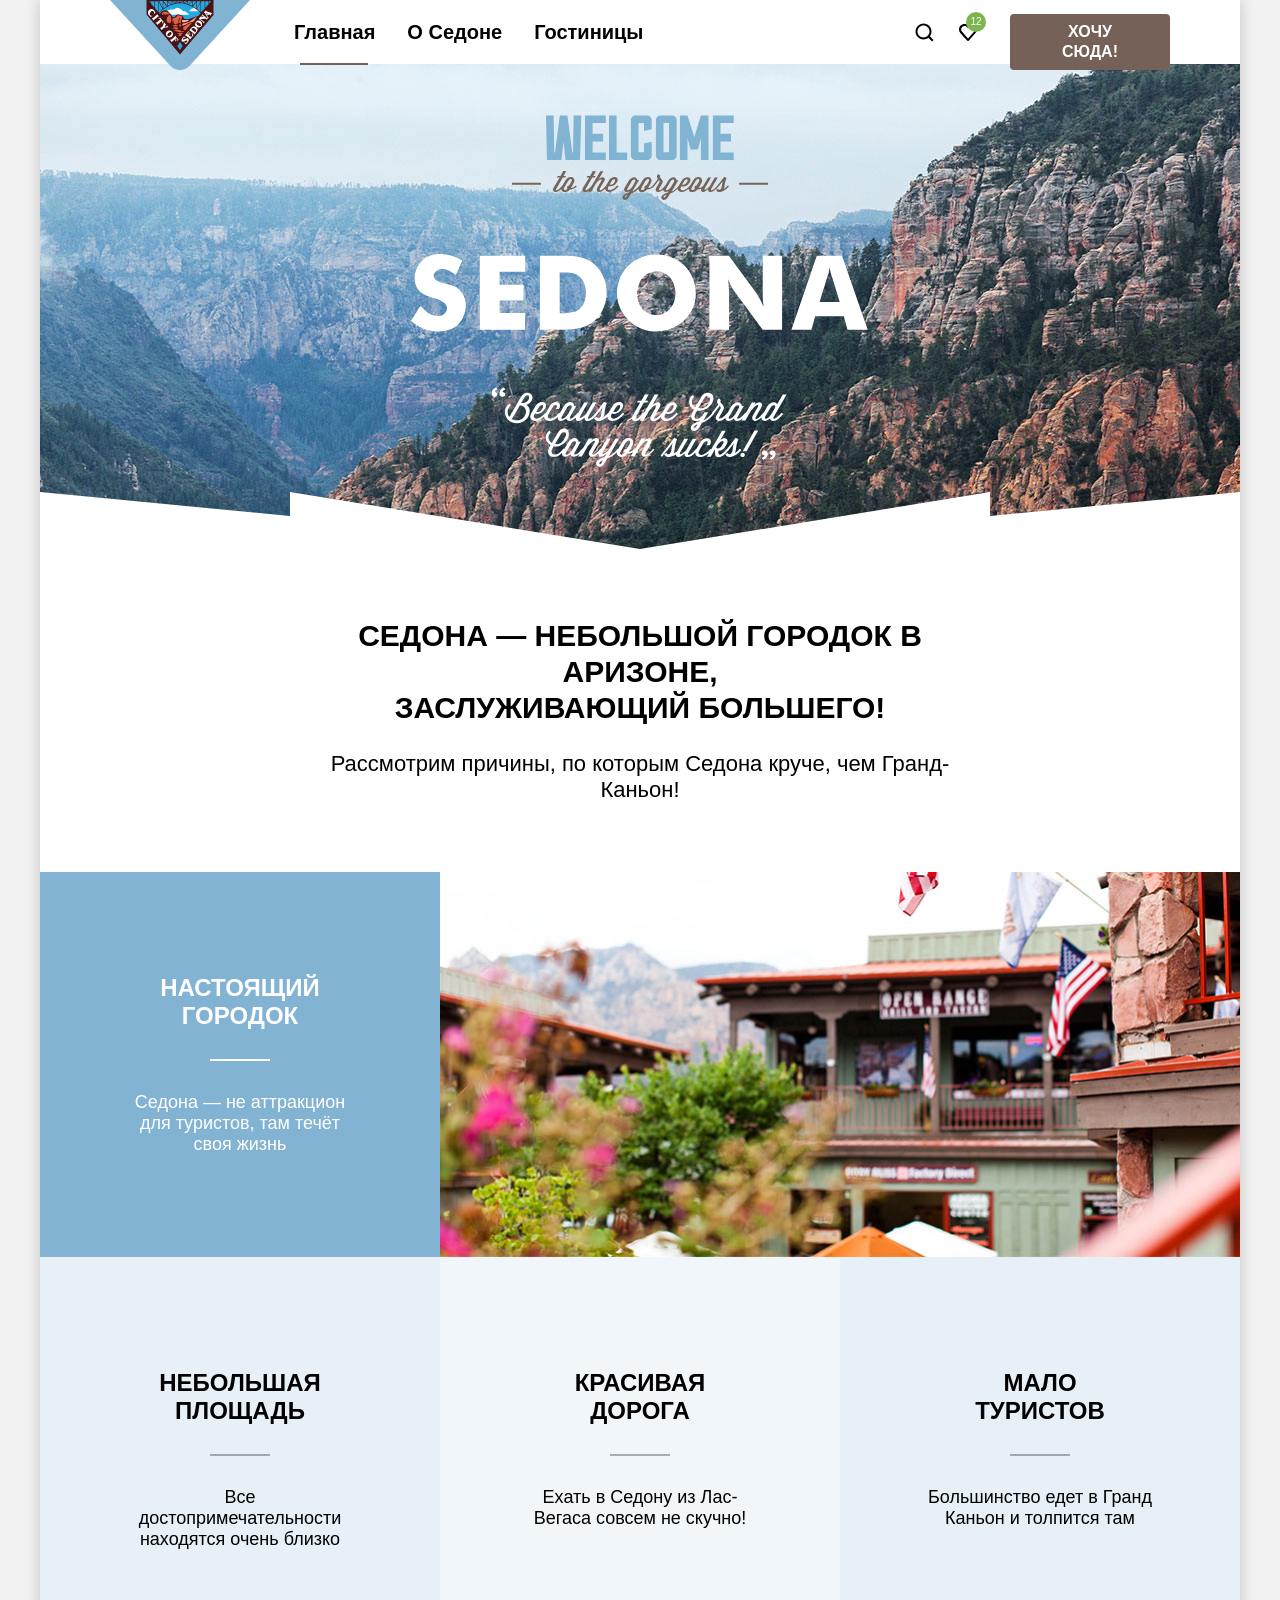
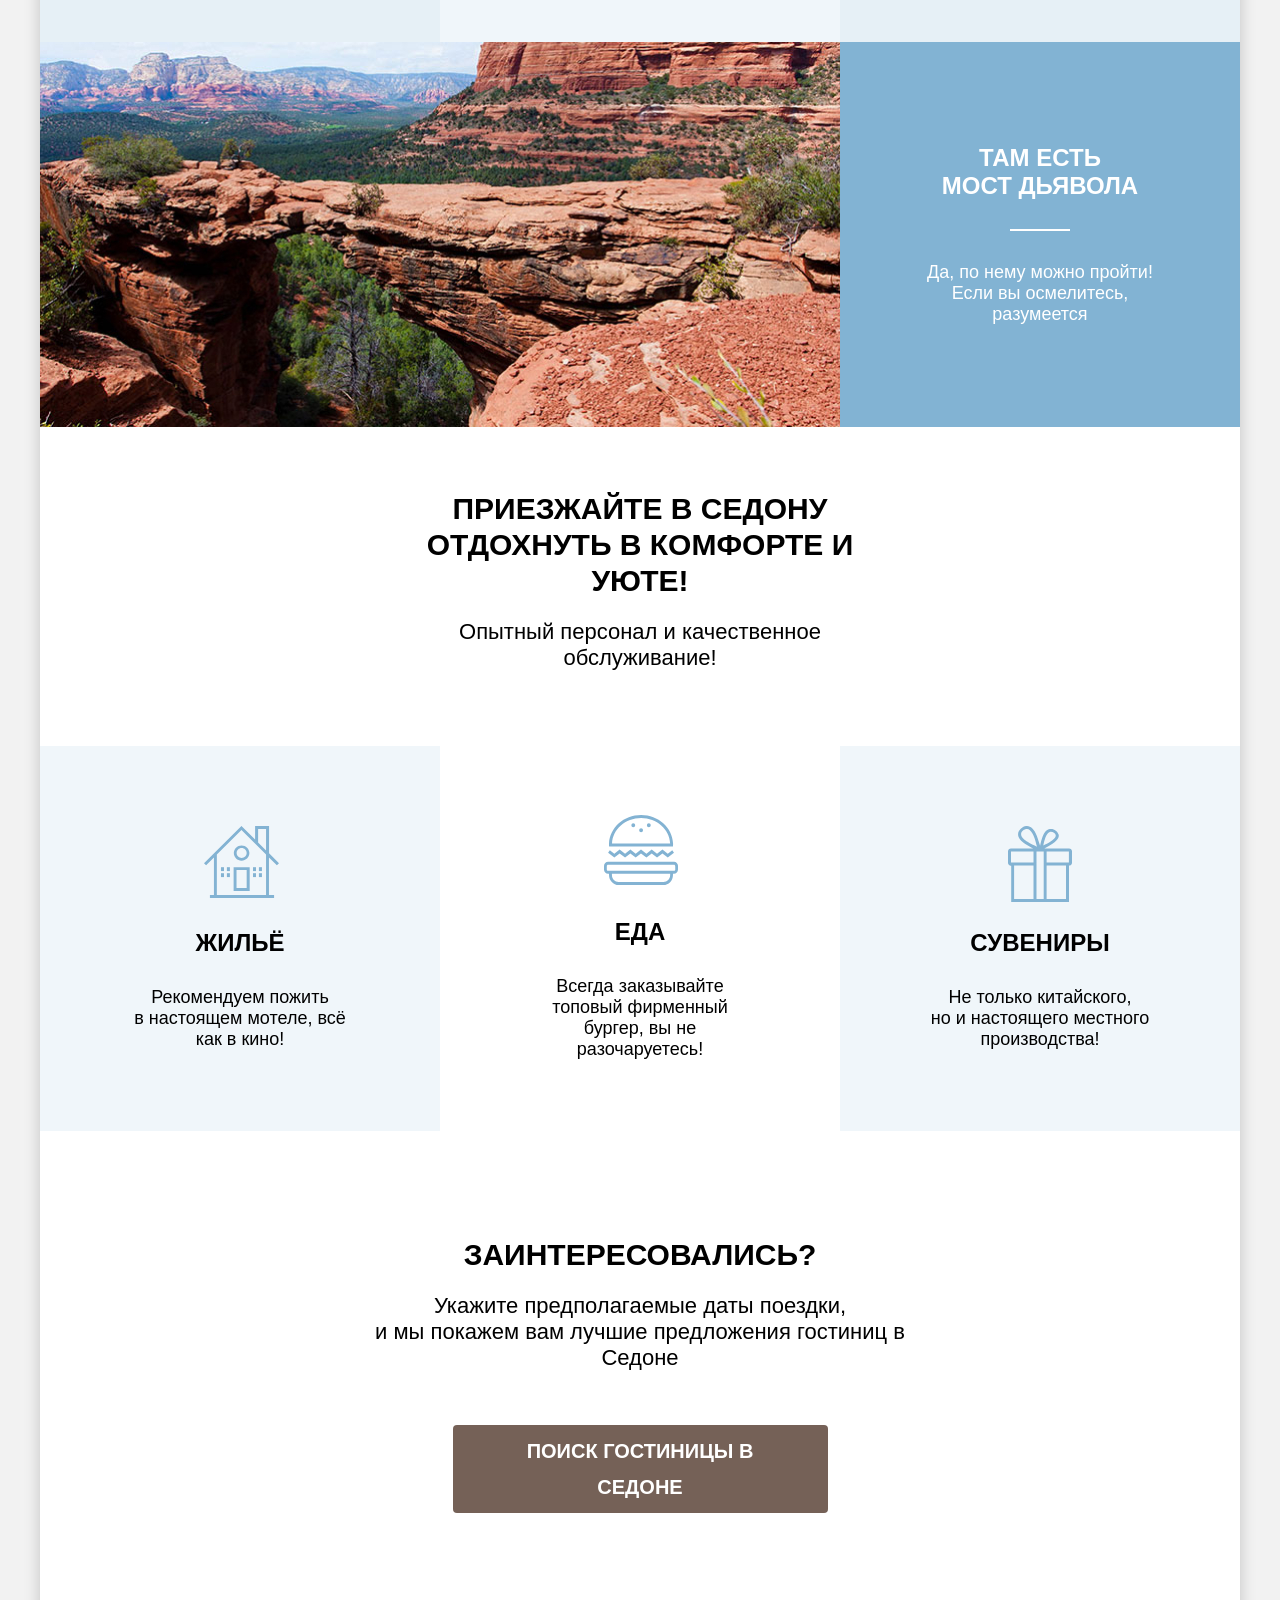
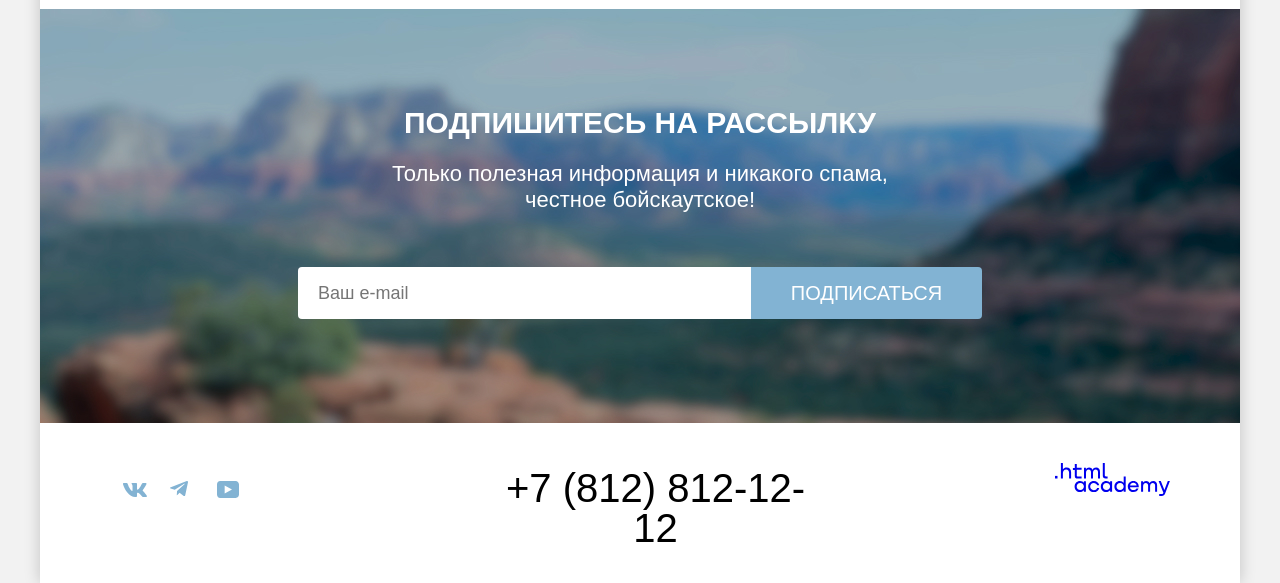
==== index.html @ 7a1e3cd8 "Merge pull request #1 from EleonoraZhuravlyova/master" ====
<!DOCTYPE html>
<html lang="ru">

  <head>
    <meta charset="utf-8">
    <title>Седона</title>
    <link rel="stylesheet" href="styles/styles.css">
  </head>

  <body>
    <div class="page">
      <header class="header">
        <a class="logo-sedona-link" href="https://htmlacademy.ru/">
          <img class="logo-sedona" src="images/logo-sedona.svg" width="140" height="70" alt="Логотип Седона">
        </a>
        <nav class="nav">
          <ul class="nav-list">
            <li class="nav-item activ-page-home">
              <a class="nav-link" href="#">Главная</a>
            </li>
            <li class="nav-item">
              <a class="nav-link" href="#">О Седоне</a>
            </li>
            <li class="nav-item">
              <a class="nav-link" href="catalog.html">Гостиницы</a>
            </li>
          </ul>
          <ul class="nav-user">
            <li class="nav-user-item nav-icon">
              <a class="search" href="#">
                <span class="visually-hidden">Поиск</span>
              </a>
            </li>
            <li class="nav-user-item nav-icon">
              <a class="favorites" href="#">
                <span class="visually-hidden">Избранное</span>
                <span class="number-favorites">12</span>
              </a>
            </li>
            <li class="nav-user-item nav-button">
              <a class="button-wish" href="#">Хочу сюда!</a>
            </li>
          </ul>
        </nav>
      </header>

      <main class="main">
        <section class="welcome">
          <h1 class="visually-hidden">Приглашение посетить Cедону</h1>
          <img class="welcome-logo" src="images/welcome.svg" width="458" height="352" alt="Welcome to Sedona">
        </section>

        <section class="advertising">
          <h2 class="advertising-title">Седона — небольшой городок в Аризоне,<br>заслуживающий большего!</h2>
          <p class="advertising-text">Рассмотрим причины, по которым Седона круче, чем Гранд-Каньон!</p>
        </section>

        <section class="reasons">
          <ul class="reasons-list">

            <li class="reasons-photo">
              <div class="reasons-item">
                <div class="reasons-box">
                  <h3 class="reasons-title">Настоящий городок</h3>
                  <p class="reasons-text">Седона — не аттракцион для туристов, там течёт своя жизнь</p>
                </div>
                <img class="photo-town" src="images/town.jpg" width="800" height="385" alt="Городок Седона">
              </div>
            </li>
            <li class="reasons-item">
              <h3 class="reasons-title">Небольшая площадь</h3>
              <p class="reasons-text">Все достопримечательности находятся очень близко</p>
            </li>
            <li class="reasons-item">
              <h3 class="reasons-title">Красивая <br>дорога</h3>
              <p class="reasons-text">Ехать в Седону из Лас-Вегаса совсем не скучно!</p>
            </li>
            <li class="reasons-item">
              <h3 class="reasons-title">Мало <br>туристов</h3>
              <p class="reasons-text">Большинство едет в Гранд Каньон и толпится там</p>
            </li>
            <li class="reasons-photo">
              <div class="reasons-item">
                <img class="photo-bridge" src="images/canyon.jpg" width="800" height="385" alt="Мост Дьвола">
                <div class="reasons-box">
                  <h3 class="reasons-title diablo">Там есть <br>мост дьявола</h3>
                  <p class="reasons-text">Да, по нему можно пройти! Если вы осмелитесь, разумеется</p>
                </div>
              </div>
            </li>
          </ul>
        </section>
        <section class="invite">
          <h2 class="invite-title">Приезжайте в Седону отдохнуть в комфорте и уюте!</h2>
          <p class="invite-text">Опытный персонал и качественное обслуживание!</p>
        </section>

        <section class="adviсe">
          <h2 class="visually-hidden">Советы</h2>
          <ul class="adviсe-list">
            <li class="adviсe-item home">
              <h3 class="adviсe-title">Жильё</h3>
              <p class="adviсe-text">Рекомендуем пожить <br>в настоящем мотеле, всё как в кино!</p>
            </li>
            <li class="adviсe-item food">
              <h3 class="adviсe-title">Еда</h3>
              <p class="adviсe-text">Всегда заказывайте <br>топовый фирменный бургер, вы не разочаруетесь!</p>
            </li>
            <li class="adviсe-item present">
              <h3 class="adviсe-title">Сувениры</h3>
              <p class="adviсe-text">Не только китайского, <br>но и настоящего местного производства!</p>
            </li>
          </ul>
        </section>
        <section class="hotel-search">
          <h2 class="hotel-title">Заинтересовались?</h2>
          <p class="hotel-text">Укажите предполагаемые даты поездки, <br>и мы покажем вам лучшие предложения гостиниц в
            Седоне</p>
          <button class="sub-hotel-search button-modal" type="submit">ПОИСК ГОСТИНИЦЫ В седоне</button>
        </section>

        <section class="sub-index">
          <h2 class="sub-title">Подпишитесь на рассылку</h2>
          <p class="sub-text">Только полезная информация и никакого спама, <br>честное бойскаутское!</p>
          <form class="sub-form" action="https://echo.htmlacademy.ru/" method="post">
            <input class="input-email-index" type="email" name="email" placeholder="Ваш e-mail" required>
            <button class="button-sub" type="submit">Подписаться</button>
          </form>
        </section>
      </main>

      <footer class="page-footer">
        <section class="socials">
          <h2 class="visually-hidden">Социальные сети</h2>
          <ul class="socials-list">
            <li class="socials-item">
              <a class="socials-link vkontakte" href="https://vk.com/htmlacademy">
                <svg width="24" height="14" viewBox="0 0 24 14" fill="none" xmlns="http://www.w3.org/2000/svg">
                  <path fill-rule="evenodd" clip-rule="evenodd"
                    d="M23.45 0.948C23.616 0.402 23.45 0 22.655 0H20.03C19.362 0 19.054 0.347 18.887 0.73C18.887 0.73 17.552 3.926 15.661 6.002C15.049 6.604 14.771 6.795 14.437 6.795C14.27 6.795 14.019 6.604 14.019 6.057V0.948C14.019 0.292 13.835 0 13.279 0H9.151C8.734 0 8.483 0.304 8.483 0.593C8.483 1.214 9.429 1.358 9.526 3.106V6.904C9.526 7.737 9.373 7.888 9.039 7.888C8.149 7.888 5.984 4.677 4.699 1.003C4.45 0.288 4.198 0 3.527 0H0.9C0.15 0 0 0.347 0 0.73C0 1.412 0.89 4.8 4.145 9.281C6.315 12.341 9.37 14 12.153 14C13.822 14 14.028 13.632 14.028 12.997V10.684C14.028 9.947 14.186 9.8 14.715 9.8C15.105 9.8 15.772 9.992 17.33 11.467C19.11 13.216 19.403 14 20.405 14H23.03C23.78 14 24.156 13.632 23.94 12.904C23.702 12.18 22.852 11.129 21.725 9.882C21.113 9.172 20.195 8.407 19.916 8.024C19.527 7.533 19.638 7.314 19.916 6.877C19.916 6.877 23.116 2.451 23.449 0.948H23.45Z"
                    fill="currentColor" />
                </svg>
                <span class="visually-hidden">Vkontakte</span>
              </a>
            </li>
            <li class="socials-item">
              <a class="socials-link telegram" href="https://t.me/htmlacademy ">
                <svg width="18" height="16" viewBox="0 0 18 16" fill="none" xmlns="http://www.w3.org/2000/svg">
                  <path
                    d="M16.785 0.0992597L0.840489 6.24776C-0.247661 6.68481 -0.241365 7.29184 0.640845 7.56253L4.73445 8.83953L14.2058 2.8637C14.6537 2.59121 15.0629 2.7378 14.7265 3.03636L7.05283 9.96185H7.05103L7.05283 9.96275L6.77045 14.1823C7.18413 14.1823 7.36669 13.9925 7.59871 13.7686L9.58705 11.8351L13.7229 14.89C14.4855 15.31 15.0332 15.0941 15.2229 14.1841L17.9379 1.38885C18.2158 0.274623 17.5126 -0.229883 16.785 0.0992597Z"
                    fill="currentColor" />
                </svg>
                <span class="visually-hidden">Telegram</span>
              </a>
            </li>
            <li class="socials-item">
              <a class="socials-link youtube" href="https://www.youtube.com/user/htmlacademyru">
                <svg width="22" height="17" viewBox="0 0 22 17" fill="none" xmlns="http://www.w3.org/2000/svg">
                  <path
                    d="M18.607 0H3.17413C1.31343 0 0 1.59375 0 3.4V13.4937C0 15.4062 1.31343 17 3.17413 17H18.8259C20.4677 17 22 15.4062 22 13.6V3.4C21.7811 1.59375 20.4677 0 18.607 0ZM7.66169 12.5375V4.4625L14.995 8.5L7.66169 12.5375Z"
                    fill="currentColor" />
                </svg>
                <span class="visually-hidden">Youtube</span>
              </a>
            </li>
          </ul>
        </section>
        <section class="contacts">
          <h2 class="visually-hidden">Контакты</h2>
          <a class="number" href="tel:+78128121212">+7 (812) 812-12-12</a>
        </section>
        <section class="creator">
          <h2 class="visually-hidden">Лого академии</h2>
          <a class="logo-academy-link" href="#">
            <svg width="115" height="33" viewBox="0 0 115 33" role="img" aria-label="Logo academy" fill="none"
              xmlns="http://www.w3.org/2000/svg">
              <path d="M0 12.9V15.5H2.5V12.9H0Z" fill="currentColor" />
              <path
                d="M11.6 4.5C10 4.5 8.8 5.2 8 6.2H7.9V0H5.9V15.5H7.9V10.2C7.9 8.1 9.2 6.6 11.2 6.6C13 6.6 14.1 8 14.1 9.8V15.5H16.1V9.4C16.2 6.4 14.3 4.5 11.6 4.5Z"
                fill="currentColor" />
              <path
                d="M26.6 4.8H21.8V1.1H19.8V4.9H17.9V6.9H19.8V12.9C19.8 14.6 20.8 15.6 22.5 15.6H26.6V13.6H22.9C22.2 13.6 21.8 13.2 21.8 12.5V6.8H26.6V4.8Z"
                fill="currentColor" />
              <path
                d="M41.1 4.6C39.5 4.6 38.2 5.4 37.6 6.7H37.5C36.9 5.5 35.7 4.6 34.1 4.6C32.7 4.6 31.6 5.4 31 6.4H30.9V4.8H29V15.4H31V10C31 8 32 6.5 33.6 6.5C35.1 6.5 36 7.5 36 9.1V15.4H38V9.8C38 7.4 39.4 6.5 40.6 6.5C42.1 6.5 43 7.5 43 9.1V15.4H45V8.9C45.1 6.4 43.6 4.6 41.1 4.6Z"
                fill="currentColor" />
              <path d="M47.8 12.7C47.8 14.4 48.8 15.4 50.6 15.4H52.6V13.4H50.9C50.2 13.4 49.8 13 49.8 12.3V0H47.8V12.7Z"
                fill="currentColor" />
              <path
                d="M28.9 19.7C28 18.6 26.7 17.9 25 17.9C21.9 17.9 19.6 20.2 19.6 23.5C19.6 26.8 21.9 29.1 25 29.1C26.8 29.1 28 28.3 28.8 27.2H28.9V28.8H30.9V18.2H28.9V19.7ZM25.3 27.1C23.1 27.1 21.7 25.5 21.7 23.5C21.7 21.5 23.1 19.9 25.3 19.9C27.5 19.9 28.9 21.5 28.9 23.5C28.9 25.4 27.5 27.1 25.3 27.1Z"
                fill="currentColor" />
              <path
                d="M44.2 22C43.7 19.6 41.6 17.9 38.8 17.9C35.4 17.9 33.2 20.4 33.2 23.5C33.2 26.6 35.4 29.1 38.8 29.1C41.6 29.1 43.7 27.3 44.2 24.9H42.1C41.7 26.2 40.4 27.2 38.8 27.2C36.6 27.2 35.2 25.6 35.2 23.6C35.2 21.6 36.6 20 38.8 20C40.4 20 41.6 21 42.1 22.2H44.2V22Z"
                fill="currentColor" />
              <path
                d="M55.1 19.7C54.2 18.6 52.9 17.9 51.2 17.9C48.1 17.9 45.8 20.2 45.8 23.5C45.8 26.8 48.1 29.1 51.2 29.1C53 29.1 54.2 28.3 55 27.2H55.1V28.8H57.1V18.2H55.1V19.7ZM51.5 27.1C49.3 27.1 47.9 25.5 47.9 23.5C47.9 21.5 49.3 19.9 51.5 19.9C53.7 19.9 55.1 21.5 55.1 23.5C55.1 25.4 53.6 27.1 51.5 27.1Z"
                fill="currentColor" />
              <path
                d="M68.7 19.8C67.8 18.7 66.5 17.9 64.8 17.9C61.7 17.9 59.4 20.2 59.4 23.5C59.4 26.8 61.6 29.1 64.8 29.1C66.5 29.1 67.8 28.3 68.6 27.3H68.7V28.8H70.7V13.4H68.7V19.8ZM65.1 27.1C62.9 27.1 61.5 25.5 61.5 23.5C61.5 21.5 62.9 19.9 65.1 19.9C67.3 19.9 68.7 21.5 68.7 23.5C68.6 25.5 67.2 27.1 65.1 27.1Z"
                fill="currentColor" />
              <path
                d="M78.3 17.9C75 17.9 72.8 20.4 72.8 23.5C72.8 26.5 74.9 29.1 78.3 29.1C80.8 29.1 82.8 27.8 83.5 25.5H81.4C80.9 26.5 79.8 27.1 78.4 27.1C76.5 27.1 75.1 25.8 75 24.2H83.8C84 20.6 81.8 17.9 78.3 17.9ZM78.3 19.8C80 19.8 81.3 20.8 81.6 22.4H75.1C75.4 20.9 76.6 19.8 78.3 19.8Z"
                fill="currentColor" />
              <path
                d="M98.2 17.9C96.6 17.9 95.3 18.7 94.6 19.9H94.5C93.9 18.7 92.7 17.9 91.1 17.9C89.7 17.9 88.6 18.6 88 19.7V18.2H86.1V28.8H88.1V23.4C88.1 21.4 89.1 20 90.7 19.9C92.2 19.9 93.1 20.9 93.1 22.5V28.8H95.1V23.2C95.1 20.8 96.5 19.9 97.7 19.9C99.2 19.9 100.1 20.9 100.1 22.5V28.8H102.1V22.3C102.2 19.7 100.7 17.9 98.2 17.9Z"
                fill="currentColor" />
              <path
                d="M109.4 27L105.8 18.1H103.6L108.4 29.7C108.1 30.6 107.7 30.9 106.7 30.9H104.2V32.9H106.7C108.5 32.9 109.5 32.1 110.2 30.3L114.9 18.1H112.8L109.4 27Z"
                fill="currentColor" />
            </svg>
          </a>
        </section>
      </footer>
    </div>




    <section class="modal">
      <div class="modal-window">
        <h2 class="modal-title">Поиск гостиницы в Седоне</h2>
        <form class="search-hotel" action="https://echo.htmlacademy.ru/" method="post">
          <ul class="data-list">
            <li class="data-item">
              <label class="label-title" for="arrival-date">Дата заезда:</label>
              <div class="input-group">
                <input class="data-input" type="text" name="arrival-date" id="arrival-date" placeholder="Укажите дату"
                  value="27 апреля 2020" required>
                <span class="modal-mess warning-mess">Мы не можем отправить вас в прошлое.</span>
              </div>
            </li>
            <li class="data-item">
              <label class="label-title" for="departure-date">Дата выезда:</label>
              <div class="input-group">
                <input class="data-input" type="text" name="departure-date" id="departure-date"
                  placeholder="Укажите дату" value="1 сентября 2023" required>
                <span class="modal-mess">На эти даты есть свободные номера. Пока есть.</span>
              </div>
            </li>
          </ul>
          <ul class="age-list">
            <li class="age-item">
              <label class="label-title age-label" for="adult">Взрослые: </label>
              <div class="button-number">
                <button class="button-sign" type="button">-</button>
                <input class="number-input" type="number" name="adult" id="adult" value="2">
                <button class="button-sign" type="button">+</button>
              </div>
            </li>
            <li class="age-item">
              <label class="label-title kid-label" for="kid">Дети:</label>
              <div class="popover">
                <button class="button-popover" type="button">
                  i
                  <span class="visually-hidden">Открыть дополнительную информацию.</span>
                </button>
                <p class="popover-content">
                  <span class="popover-text">
                    Укажите количество детей, которые будут с вами, возраст
                    которых от 6 до 18 лет. Дети до 6 лет размещаются бесплатно.
                  </span>
                </p>
                <div class="button-number">
                  <button class="button-sign" type="button">-</button>
                  <input class="number-input" type="number" name="kid" id="kid" value="2">
                  <button class="button-sign" type="button">+</button>
                </div>
              </div>
            </li>
          </ul>
        </form>
        <button class="search-modal" type="submit">Найти</button>
        <button class="close-modal">
          <span class="visually-hidden">Закрыть модальное окно</span>
        </button>
      </div>
    </section>

    <script src="./scripts/scripts.js"></script>
  </body>

</html>
---- styles/styles.css ----
@font-face {
  font-family: "PT Sans";
  font-weight: 400;
  font-style: normal;
  src: url("../fonts/ptsans-400.woff2") format("woff2");
  font-display: swap;
}

@font-face {
  font-family: "PT Sans";
  font-weight: 700;
  font-style: normal;
  src: url("../fonts/ptsans-700.woff2") format("woff2");
  font-display: swap;
}

.visually-hidden {
  position: absolute;
  width: 1px;
  height: 1px;
  margin: -1px;
  padding: 0;
  overflow: hidden;
  border: 0;
  clip: rect(0 0 0 0);
}

html {
  height: 100%;
}

body {
  margin: 0;
  font-family: "PS Sans", sans-serif;
  font-size: 18px;
  line-height: 21px;
  font-weight: 400;
  background-color: #f2f2f2;
  height: 100%;
}

.page {
  background-color: #ffffff;
  width: 1200px;
  margin: 0 auto;
  box-shadow: 0 0 15px 0 rgba(0, 0, 0, 0.2);
  display: flex;
  flex-direction: column;
  min-height: 100%;
}

.header {
  position: relative;
  padding-left: 238px;
  padding-right: 70px;
}

.logo-sedona-link {
  position: absolute;
  top: 0;
  left: 70px;
}

.nav {
  display: flex;
  justify-content: space-between;
}

.nav-list {
  display: flex;
  flex-wrap: wrap;
  width: 485px;
  margin: 0;
  padding: 0;
  list-style: none;
  color: #000000;
}

.nav-link {
  display: block;
  text-decoration: none;
  color: #000000;
  padding: 20px 16px;
  font-family: PT Sans, sans-serif;
  font-size: 20px;
  line-height: 24px;
  font-weight: 700;
  text-align: center;
}

.activ-page-home {
  position: relative;
}

.activ-page-home:before {
  position: absolute;
  content: "";
  width: 68px;
  height: 2px;
  background-color: #756257;
  bottom: -1px;
  left: calc(50% - 35px);
  z-index: 3;
}

.activ-page-hotels {
  position: relative;
}

.activ-page-hotels:before {
  position: absolute;
  content: "";
  width: 93px;
  height: 2px;
  background-color: #756257;
  bottom: -1px;
  left: calc(50% - 45px);
  z-index: 3;
}

.nav-user {
  display: flex;
  flex-wrap: wrap;
  justify-content: end;
  align-items: center;
  list-style: none;
  margin: 0;
  padding: 0;
  width: 413px;
  color: #ffffff;
}

.nav-button {
  width: 160px;
  height: 36px;
  padding: 14px 0 14px 20px;
}

.nav-icon {
  width: 44px;
  height: 64px;
}

.search {
  background: url("../images/icons/search.svg");
  background-repeat: no-repeat;
  background-position: center;
  display: block;
  width: 20px;
  height: 20px;
  padding: 22px 12px;
}

.favorites {
  background: url("../images/icons/heart.svg");
  background-repeat: no-repeat;
  background-position: center;
  display: block;
  width: 20px;
  height: 20px;
  padding: 22px 12px;

}

.number-favorites {
  font-size: 10px;
  line-height: 10px;
  font-weight: 400;
  background-color: #7db54f;
  color: #ffffff;
  text-decoration: none;
  padding: 3px 2px;
  position: absolute;
  top: 12px;
  right: 254px;
  min-width: 20px;
  height: 20px;
  border-radius: 10px;
  box-sizing: border-box;
  display: flex;
  justify-content: center;
  align-items: center;
}

.button-wish {
  display: block;
  padding: 8px 34px;
  text-decoration: none;
  text-align: center;
  text-transform: uppercase;
  color: #ffffff;
  background-color: #756157;
  font-family: PT Sans, sans-serif;
  font-size: 16px;
  line-height: 20px;
  font-weight: 700;
  border: none;
  border-radius: 4px;

}

.main {
  flex-grow: 1;
}

h2 {
  margin: 0;
  text-transform: uppercase;
}

p {
  margin: 0;
}

.welcome {
  background-color: #334d57;
  background-image: url("../images/separator.svg"), url("../images/index-background.jpg");
  background-repeat: no-repeat;
  background-size: 1200px 57px, cover;
  background-position: left 0 bottom 0, 0 0;
  padding-top: 51px;
  padding-bottom: 82px;
  min-height: 485px;
  box-sizing: border-box;
}

.welcome-logo {
  display: block;
  margin: 0 auto;
}

.advertising {
  text-align: center;
}

.advertising-title {
  padding-top: 69px;
  padding-bottom: 25px;
  width: 651px;
  margin: 0 auto;
  font-family: PT Sans, sans-serif;
  font-size: 30px;
  line-height: 36px;
  font-weight: 700;
}

.advertising-text {
  padding-bottom: 69px;
  width: 651px;
  margin: 0 auto;
  font-family: PT Sans, sans-serif;
  font-size: 22px;
  line-height: 26px;
  font-weight: 400;
}

.reasons-list {
  display: grid;
  grid-template-columns: 400px 400px 400px;
  list-style: none;
  padding: 0;
  margin: 0;
}

.reasons-item {
  min-height: 385px;
}

.reasons-title {
  padding-top: 112px;
  padding-bottom: 31px;
  width: 230px;
  margin: 0 auto;
  font-family: PT Sans, sans-serif;
  font-size: 24px;
  line-height: 28px;
  font-weight: 700;
  text-transform: uppercase;
  text-align: center;
  position: relative;
}

.reasons-title::before {
  position: absolute;
  content: "";
  width: 60px;
  height: 2px;
  background-color: rgba(0, 0, 0, 0.3);
  bottom: 0;
  left: calc(50% - 30px);
  z-index: 3;
}

.reasons-text {
  width: 230px;
  margin: 0 auto;
  padding-top: 31px;
  font-family: PT Sans, sans-serif;
  font-size: 18px;
  line-height: 21px;
  font-weight: 400;
  text-align: center;
}

.reasons-item:nth-child(2n) {
  background-color: rgba(131, 179, 211, 0.2);
}

.reasons-item:nth-child(2n-1) {
  background-color: rgba(131, 179, 211, 0.122);
}

.reasons-photo {
  grid-column: 1/-1;
}

.reasons-photo .reasons-item {
  display: flex;
}

.reasons-photo .reasons-box {
  background-color: #82b3d3;
  color: #ffffff;
  width: 400px;
}

.reasons-photo .reasons-title {
  padding-top: 102px;
}

.reasons-photo .reasons-title::before {
  background-color: #ffffff;
}

.invite {
  text-align: center;
}

.invite-title {
  padding-top: 64px;
  padding-bottom: 20px;
  width: 505px;
  margin: 0 auto;
  font-family: PT Sans, sans-serif;
  font-size: 30px;
  line-height: 36px;
  font-weight: 700;
}

.invite-text {
  padding-bottom: 64px;
  width: 505px;
  margin: 0 auto;
  font-family: PT Sans, sans-serif;
  font-size: 22px;
  line-height: 26px;
  font-weight: 400;
}

.adviсe-list {
  display: flex;
  justify-content: space-between;
  align-items: center;
  list-style: none;
  width: 1200px;
  padding: 0;
  margin: 0;
}

.adviсe-item {
  padding: 81px 85px;
}

.home {
  background: url("../images/icons/home.svg");
  background-repeat: no-repeat;
  background-position: 164px 80px;
}

.food {
  background: url("../images/icons/food.svg");
  background-repeat: no-repeat;
  background-position: 164px 80px;
}

.present {
  background: url("../images/icons/present.svg");
  background-repeat: no-repeat;
  background-position: 168px 80px;
}

.adviсe-item:nth-child(2n-1) {
  background-color: #83B3D31F;
}

.adviсe-title {
  margin: 0;
  text-transform: uppercase;
  text-align: center;
  padding: 102px 0 30px 0;
  width: 230px;
  font-family: PT Sans, sans-serif;
  font-size: 24px;
  line-height: 28px;
  font-weight: 700;
}

.adviсe-text {
  text-align: center;
  width: 230px;
  font-family: PT Sans, sans-serif;
  font-size: 18px;
  line-height: 21px;
  font-weight: 400;
}

.hotel-search {
  text-align: center;
  padding-bottom: 96px;
}

.hotel-title {
  padding-top: 96px;
  padding-bottom: 20px;
  width: 592px;
  margin: 0 auto;
  font-family: PT Sans, sans-serif;
  font-size: 30px;
  line-height: 36px;
  font-weight: 700;
}

.hotel-text {
  padding-bottom: 54px;
  width: 592px;
  margin: 0 auto;
  font-family: PT Sans, sans-serif;
  font-size: 22px;
  line-height: 26px;
  font-weight: 400;
}

.sub-hotel-search {
  display: block;
  background-color: #756157;
  color: #ffffff;
  text-decoration: none;
  border: none;
  border-radius: 4px;
  text-transform: uppercase;
  text-align: center;
  box-sizing: border-box;
  padding: 8px 48px;
  font-family: PT Sans, sans-serif;
  font-size: 20px;
  line-height: 36px;
  font-weight: 700;
  width: 375px;
  min-height: 52px;
  margin: 0 auto;
}

.sub-index {
  background-color: #334d57;
  background-image: url("../images/subscribe-background.jpg");
  background-repeat: no-repeat;
  background-size: cover;
  color: #ffffff;
  text-align: center;
}

.sub {
  background-color: #ffffff;
  color: #000000;
  text-align: center;
}

.sub-title {
  padding-top: 96px;
  padding-bottom: 20px;
  width: 684px;
  margin: 0 auto;
  font-family: PT Sans, sans-serif;
  font-size: 30px;
  line-height: 36px;
  font-weight: 700;
}

.sub-text {
  padding-bottom: 54px;
  width: 684px;
  margin: 0 auto;
  font-family: PT Sans, sans-serif;
  font-size: 22px;
  line-height: 26px;
  font-weight: 400;
}

.sub-form {
  display: flex;
  margin: 0 auto;
  width: 684px;
  padding-bottom: 104px;
  height: 52px;
}

.input-email-index {
  border: none;
  width: 415px;
  border-radius: 4px 0 0 4px;
  padding: 14px 20px 14px 20px;
  font-family: PT Sans, sans-serif;
  font-size: 18px;
  line-height: 24px;
  font-weight: 400;
}

.input-email {
  background-color: #f2f2f2;
  border: none;
  width: 424px;
  border-radius: 4px 0 0 4px;
  padding: 20px 14px;
  font-family: PT Sans, sans-serif;
  font-size: 18px;
  line-height: 24px;
  font-weight: 400;
}

.button-sub {
  background-color: #82b3d3;
  color: #ffffff;
  border: none;
  border-radius: 0 4px 4px 0;
  text-decoration: none;
  text-transform: uppercase;
  text-align: center;
  padding: 0;
  font-family: "PT Sans", sans-serif;
  font-size: 20px;
  line-height: 36px;
  font-weight: 400;
  width: 232px;
}

.page-footer {
  display: flex;
  width: 1060px;
  padding: 40px 70px 30px 70px;
  justify-content: space-between;
}

.socials {
  width: 145px;
}

.socials-list {
  display: flex;
  justify-content: center;
  align-items: center;
  list-style: none;
  padding: 5px 0;
  margin: 0;
}

.socials-item {
  width: 47px;
  height: 40px;
}

.socials-link {
  color: #83b3d3;
  background-repeat: no-repeat;
  display: block;
  background-position: center;
  width: 24px;
  height: 14px;
  padding: 13px 11px;
}

.socials-link:hover {
  color: #68a2ca;
}

.socials-link:focus {
  color: #68a2ca;
  outline: none;
}

.socials-link:active {
  color: rgba(104, 163, 202, 0.3);
}

.number .number:hover {
  color: #756157;
}

.number:focus {
  color: #756157;
  outline: none;
}

.number:active {
  color: rgba(117, 97, 87, 0.3);
}

.logo-academy-link:hover {
  color: #756157;
}

.logo-academy-link:focus {
  color: #756157;
  outline: none;
}

.logo-academy-link:active {
  color: rgba(117, 97, 87, 0.3);
}

.contacts {
  width: 720px;
}

.number {
  display: block;
  text-decoration: none;
  text-align: center;
  color: #000000;
  font-family: PT Sans, sans-serif;
  font-size: 40px;
  line-height: 40px;
  font-weight: 400;
  padding: 5px 195px;
  min-width: 331px;
}

.creator {
  width: 115px;
}

.logo-academy {
  display: block;
  padding: 8px 0;
}

.inner {
  background: url("../images/filter-backgroud.jpg");
  background-color: #334d57;
  background-repeat: no-repeat;
  font-family: PT Sans, sans-serif;
}

.inner-header {
  color: #ffffff;
  font-family: PT Sans, sans-serif;
  width: 1060px;
  padding: 35px 70px 40px 70px;

}

.inner-header-title {
  width: 1060px;
  margin: 0;
  font-size: 60px;
  line-height: 78px;
  font-weight: 700;
  padding-bottom: 8px;
}

.breadcrumbs {
  display: flex;
  flex-wrap: wrap;
  list-style: none;
  font-size: 16px;
  line-height: 21px;
  font-weight: 400;
  padding: 0;
  margin: 0;
  height: 21px;
  gap: 24px;
}


.breadcrumbs-item:not(:first-child) {
  list-style-image: url("../images/icons/breadcrumbs-marker.svg");
  padding-left: 3px;
}

.breadcrumbs-home {
  background: url("../images/icons/breadcrumbs-home.svg");
  display: block;
  box-sizing: border-box;
  background-repeat: no-repeat;
  background-position: 0 0;
  background-size: cover;
  width: 12px;
  height: 13px;
  padding: 7px;
}

.breadcrumbs-link:hover {
  opacity: 0.6;
}

.breadcrumbs-link:focus {
  outline: none;
}

.breadcrumbs-link:active {
  opacity: 0.3;
}

.filters {
  display: flex;
  color: #ffffff;
  width: 1060px;
  padding: 0 70px 57px 70px;
}

.fieldset {
  padding: 0;
  margin: 0;
  font-family: "PS Sans", sans-serif;
}

.filter-box {
  margin: 0;
  border: none;
  padding: 0;
  column-gap: 20px;
}

.comfort-box {
  margin-right: 38px;
  width: 150px;
}

.type-box {
  margin-right: 82px;
  width: 150px;
}

.price-box {
  margin-right: 69px;
  width: 288px;
}

.filter-list {
  list-style: none;
  margin: 0;
  padding: 0;
  margin-right: 70px;
}

.filter-item {
  margin-bottom: 16px;
}

.filter-item:hover {
  opacity: 60%;
}

.filter-item:active {
  opacity: 30%;
}

.filter-title {
  display: block;
  font-family: inherit;
  font-size: 20px;
  line-height: 24px;
  font-weight: 700;
  padding: 0 0 32px 0;
  text-transform: capitalize;
}

.checkbox {
  padding-left: 36px;
  display: inline-block;
  position: relative;
  cursor: pointer;
}

.checkbox::before {
  content: "";
  width: 20px;
  height: 20px;
  position: absolute;
  left: 0;
  top: 2px;
  background-color: #ffffff;
  border-radius: 4px;
}

.checkbox::after {
  content: "";
  width: 9px;
  height: 5px;
  position: absolute;
  left: 5px;
  top: 7px;
  border-left: 2px solid #3f5e72;
  border-bottom: 2px solid #3f5e72;
  transform: rotate(-45deg);
  display: none;
}

checkbox::after:focus {
  border: 3px solid #82b3d3;
}

checkbox::after:active {
  border: 2px solid #82b3d3;
}

.radiobox {
  padding-left: 36px;
  display: inline-block;
  position: relative;
  cursor: pointer;
}

.radiobox::before {
  content: "";
  width: 20px;
  height: 20px;
  position: absolute;
  left: 2px;
  top: 2px;
  background-color: #ffffff;
  border-radius: 50%;
}

.radiobox::after {
  content: "";
  width: 10px;
  height: 10px;
  border-radius: 50%;
  position: absolute;
  left: 7px;
  top: 7px;
  background-color: #3f5e72;
  display: none;
}

.control:checked + .control-label::after {
  display: block
}

.filter-label {
  font-weight: 400;
  font-size: 18px;
  line-height: 23px;
}

.range-form {
  display: flex;
  list-style: none;
  column-gap: 2px;
  margin: 0;
  padding: 0;
}

.input-min {
  border-radius: 4px 0 0 4px;
}

.input-max {
  border-radius: 0 4px 4px 0;
}

.range-item {
  position: relative;
}

.range-input {
  width: 103px;
  padding: 12px 20px;
  font-family: inherit;
  font-weight: 700;
  font-size: 18px;
  line-height: 24px;
  background-color: #f2f2f2;
  border: none;
  position: relative;
}

.range-input:hover {
  background-color: #e5e5e5;
}

.range-input:focus {
  background-color: #e5e5e5;
  border: 2px solid #82b3d3;
}

.range-label {
  position: absolute;
  top: 12px;
  right: 20px;
  font-weight: 400;
  font-size: 18px;
  line-height: 24px;
  color: rgba(0, 0, 0, 0.3);
}

.range-input::-webkit-outer-spin-button,
.range-input::-webkit-inner-spin-button {
  -webkit-appearance: none;
  margin: 0;
}

.range-box {
  padding-top: 44px;
}

.range-scale {
  position: relative;
  width: 287px;
  height: 4px;
  background-color: rgba(255, 255, 255, 0.3);
}

.range-bar {
  position: absolute;
  height: 4px;
  background-color: #ffffff;
}

.range-toggle {
  position: absolute;
  width: 20px;
  height: 20px;
  background-color: #ffffff;
  border: none;
  border-radius: 5px;
  cursor: pointer;
}

.toggle-min {
  top: -8px;
  left: 0;
}

.toggle-max {
  top: -8px;
  right: 0;
}

.button-filter {
  display: flex;
  flex-direction: column;
  justify-content: end;
  padding: 0;
  margin: 0;
  width: 191px;
}

.button-look {
  background-color: #82b3d3;
  color: #ffffff;
  border: none;
  border-radius: 4px;
  text-decoration: none;
  text-transform: uppercase;
  text-align: center;
  padding: 8px 50px;
  font-family: PT Sans, sans-serif;
  font-size: 16px;
  line-height: 20px;
  font-weight: 400;
  width: 191px;
  margin-bottom: 32px;
}

.button-look:hover {
  background-color: #68a2ca;
}

.button-look:focus {
  background-color: #68a2ca;
}

.button-look:active {
  color: rgba(255, 255, 255, 0.3);
}

.button-look:disabled {
  background-color: #e5e5e5;
}

.button-reset {
  background-color: rgba(0, 0, 0, 0);
  color: #ffffff;
  border: none;
  border-radius: 4px;
  text-decoration: none;
  text-transform: uppercase;
  text-align: center;
  padding: 8px 50px;
  font-family: PT Sans, sans-serif;
  font-size: 16px;
  line-height: 20px;
  font-weight: 400;
  width: 191px;
  margin-bottom: 14px;
}

.button-reset:hover {
  opacity: 60%;
}

.button-reset:focus {
  border: 3px solid #82b3d3;
}

.button-reset:active {
  color: rgba(255, 255, 255, 0.3);
}

.button-reset:disabled {
  opacity: 10%;
}

.sorting {
  display: flex;
  justify-content: space-between;
  width: 1060px;
  padding: 50px 0 36px 0;
}

.sorting-title {
  display: flex;
  justify-content: center;
  align-items: center;
  margin: 0;
  font-family: PT Sans, sans-serif;
  font-size: 30px;
  line-height: 36px;
  font-weight: 700;
  text-transform: uppercase;
}

.sorting-control {
  box-sizing: border-box;
  padding: 12px 0 12px 16px;
  width: 292px;
  margin-right: 70px;
  margin-left: 200px;
  font-family: PT Sans, sans-serif;
  font-size: 18px;
  line-height: 21px;
  font-weight: 400;
  border-radius: 6px;
  border-color: #e5e5e5;
}

.sorting-control:hover {
  border: 2px solid #68a2ca;
}

.sorting-control:focus {
  border: 2px solid #68a2ca;
}

.sorting-control:disabled {
  border: 2px solid rgba(0, 0, 0, 0.3);
  color: rgba(0, 0, 0, 0.3);
}

.view-lists {
  display: grid;
  grid-template-columns: 48px 48px 48px;
  gap: 8px;
  width: 160px;
  list-style: none;
  padding: 0;
  margin: 0;
}

.view-item {
  width: 46px;
  height: 46px;
  border: 2px solid #e5e5e5;
  border-radius: 4px;
}

.view-item:hover {
  border: 2px solid #000000;
}

.view-item:focus {
  border: 2px solid #68a2ca;
}

.view-item:active {
  border: 2px solid #000000;
}

.view-cards {
  background-image: url("../images/icons/cards.svg");
  display: block;
  background-repeat: no-repeat;
  background-position: center;
  width: 16px;
  height: 14px;
  padding: 17px 16px;
}

.view-card {
  background-image: url("../images/icons/card.svg");
  display: block;
  background-repeat: no-repeat;
  background-position: center;
  width: 16px;
  height: 14px;
  padding: 17px 16px;
}

.view-list {
  background-image: url("../images/icons/list.svg");
  display: block;
  background-repeat: no-repeat;
  background-position: center;
  width: 16px;
  height: 14px;
  padding: 17px 16px;
}

.card-list {
  display: grid;
  grid-template-columns: 340px 340px 340px;
  margin: 0;
  padding: 0;
  list-style: none;
  gap: 20px;
}

.cards-hotels {
  margin-bottom: 40px;
}

.card {
  display: flex;
  flex-direction: column;
  align-items: center;
  padding: 20px;
  border: 2px solid #e5e5e5;
  border-radius: 4px;
}

.card-link {
  text-decoration: none;
}

.card-img {
  display: block;
}

.card-title {
  width: 300px;
  font-family: PT Sans, sans-serif;
  font-size: 24px;
  line-height: 28px;
  font-weight: 700;
  text-transform: capitalize;
  color: #000000;
  padding: 16px 0;
}

.card-text {
  display: flex;
  justify-content: space-between;
  font-family: PT Sans, sans-serif;
  font-size: 18px;
  line-height: 21px;
  font-weight: 400;
  color: #333333;
  width: 300px;
  padding-bottom: 16px;
}


.description {
  width: 140px;
}

.description-price {
  display: block;
  width: 140px;
  text-align: right;
}

.buttons {
  display: flex;
  column-gap: 20px;
  justify-content: space-between;
  font-family: PT Sans, sans-serif;
  padding-bottom: 16px;
}

.link-details {
  background-color: #756157;
  color: #ffffff;
  border: none;
  border-radius: 4px;
  text-decoration: none;
  text-transform: uppercase;
  text-align: center;
  padding: 8px 20px;
  box-sizing: border-box;
  font-family: PT Sans, sans-serif;
  font-size: 16px;
  line-height: 20px;
  font-weight: 700;
  width: 140px;
}

.link-details:hover {
  background-color: #615048;
}

.link-details:focus {
  background-color: #615048;
}

.link-details:active {
  color: rgba(255, 255, 255, 0.3);
}

.button-favorites {
  background-color: #82b3d3;
  color: #ffffff;
  border: none;
  border-radius: 4px;
  text-decoration: none;
  text-transform: uppercase;
  text-align: center;
  padding: 8px 20px;
  box-sizing: border-box;
  font-family: PT Sans, sans-serif;
  font-size: 16px;
  line-height: 20px;
  font-weight: 700;
  width: 140px;
}

.button-favorites:hover {
  background-color: #68a2ca;
}

.button-favorites:focus {
  background-color: #68a2ca;
}

.button-favorites:active {
  color: rgba(255, 255, 255, 0.3);
}

.button-favorites:disabled {
  background-color: #e5e5e5;
}

.added-favorites {
  background-color: #7db54f;
}

.added-favorites:hover {
  background-color: #6c9e42;
}

.added-favorites:focus {
  background-color: #6c9e42;
}

.added-favorites:active {
  color: rgba(255, 255, 255, 0.3);
}

.added-favorites:disabled {
  background-color: #e5e5e5;
}

.rating {
  display: flex;
  justify-content: space-between;
  width: 300px;
  align-items: center;
  margin: 0;
}

.rating-text {
  display: flex;
  justify-content: center;
  align-items: center;
  background-color: #f2f2f2;
  color: #333333;
  border-radius: 4px;
  text-decoration: none;
  text-transform: uppercase;
  box-sizing: border-box;
  font-family: PT Sans, sans-serif;
  font-size: 16px;
  line-height: 20px;
  font-weight: 400;
  width: 140px;
  min-height: 37px;
  margin-left: 55px;
}

.rating-stars {
  display: block;
  width: 18px;
  height: 17px;
  background: url("../images/icons/stars.svg") space 0 0;
}

.stars-two {
  width: 42px;
}

.stars-three {
  width: 66px;
}

.stars-four {
  width: 89px;
}

.stars-five {
  width: 95px;
}

.pagins {
  display: flex;
  justify-content: start;
  flex-wrap: wrap;
  column-gap: 8px;
  list-style: none;
  padding: 0;
  margin: 0;
  padding-top: 36px;
  padding-bottom: 60px;
  position: relative;
}

.pagins-link {
  display: flex;
  justify-content: center;
  align-items: center;
  text-decoration: none;
  font-family: PT Sans, sans-serif;
  font-size: 20px;
  line-height: 36px;
  font-weight: 700;
  color: #ffffff;
  background-color: #82b3d3;
  width: 60px;
  height: 60px;
  border-radius: 4px;
}

.pagins-link:active {
  color: rgba(255, 255, 255, 0.3)
}

.pagins-active {
  background-color: #f2f2f2;
  color: #000000;
}

.pagins-empty {
  background-color: #fff;
  color: #000000;
}

.pagins:before {
  position: absolute;
  content: "";
  width: 1060px;
  height: 1px;
  bottom: 158px;
  background-color: #e5e5e5;
  z-index: 3;
}

.inner-hotel {
  width: 1060px;
  margin: 0 auto;
}


.modal {
  position: fixed;
  top: 0;
  left: 0;
  width: 100%;
  height: 100%;
  background-color: rgba(242, 242, 242, 0.8);
  justify-content: center;
  align-items: center;
  display: none;
}

.modal-show {
  display: flex;
}

.modal-window {
  width: 717px;
  min-height: 576px;
  background-color: #ffffff;
  border-radius: 30px;
  box-shadow: 0 0 15px 0 rgba(0, 0, 0, 0.15);
  box-sizing: border-box;
  position: relative;
  padding: 64px 70px;
  font-family: "PT Sans", sans-serif;
  font-size: 16px;
  line-height: 20px;
  font-weight: 400;
}

.modal-title {
  font-family: inherit;
  font-size: 30px;
  line-height: 36px;
  font-weight: 700;
  text-transform: uppercase;
  padding-bottom: 64px;
}

.data-list {
  list-style: none;
  padding: 0;
  margin: 0;
  font-family: "PT Sans", sans-serif;
  font-size: 20px;
  line-height: 24px;
  font-weight: 700;
}

.data-item {
  display: flex;
  justify-content: space-between;
  margin-bottom: 23px;
  align-items: flex-start;
  min-height: 48px;
}

.label-title {
  display: block;
  min-width: 125px;
  padding: 12px 0;
  margin-right: 12px;
}

.data-input {
  background-image: url("../images/icons/date.svg");
  background-repeat: no-repeat;
  position: relative;
  box-sizing: border-box;
  width: 440px;
  min-height: 48px;
  background-color: #f2f2f2;
  border: none;
  padding-left: 20px;
  border-radius: 4px;
  background-position: 402px 14px;
  margin-bottom: 3px;
  font-family: "PT Sans", sans-serif;
  font-size: 18px;
  line-height: 24px;
  font-weight: 700;
}

.data-input:hover{
background-color: #e5e5e5;
}

.data-input:focus{
background-color: #e5e5e5;
border: 2px solid #83b3d3;
}

.modal-mess {
  font-family: "PT Sans", sans-serif;
  font-size: 16px;
  line-height: 21px;
  font-weight: 400;
  color: #333333;
  width: 440px;
  margin: 4px 20px;
}

.warning-mess {
  color: #ff5757;
}


.age-list {
  display: flex;
  justify-content: space-between;
  list-style: none;
  padding: 0;
  margin: 0;
  font-family: "PT Sans", sans-serif;
  font-size: 20px;
  line-height: 24px;
  font-weight: 700;
  margin-bottom: 48px;
}

.age-item {
  display: flex;
  height: 48px;
}

.button-number {
  display: flex;
  height: 48px;
}

.button-sign {
  padding: 0;
  margin: 0;
  width: 40px;
  color: rgba(117, 97, 87, 0.3);
  font-size: 26px;
  border: none;
}

.button-sign:hover {
  color: #000000;
}

.button-sign:focus {
  color: #000000;
  border: 2px solid #82b3d3;

}

.number-input {
  font-family: inherit;
  position: relative;
  width: 31px;
  font-weight: 700;
  font-size: 18px;
  line-height: 24px;
  background-color: #f2f2f2;
  border: none;
  padding: 0;
  box-sizing: border-box;
}

.number-input::placeholder {
  opacity: 0.6;
}

.kid-label {
  margin-right: 10px;
  color: #000000;
  font-weight: 700;
  font-size: 20px;
  line-height: 24px;
  padding-top: 12px;
  width: 122px;
}

.popover {
  position: relative;
}

.button-popover {
  align-self: center;
  width: 26px;
  height: 26px;
  background-color: #83b3d3;
  border-radius: 50%;
  border: none;
  color: #ffffff;
  font-family: inherit;
  font-size: 18px;
}

.popover-content {
  margin: 0;
  box-sizing: border-box;
  width: 256px;
  position: absolute;
  top: 100%;
  left: 50%;
  transform: translateX(-50%);
  display: none;
}

.popover-text {
  display: block;
  padding: 19px 18px 23px 22px;
  color: #ffffff;
  font-weight: 400;
  font-size: 16px;
  line-height: 20px;
  background-color: #333333;
  box-shadow: 0 15px 30px rgb(0, 0, 0, 0.3);
  border-radius: 10px;
  position: relative;
}

.popover-text:before {
  content: "";
  display: block;
  background-image: url("../img/popover.svg");
  background-repeat: no-repeat;
  background-size: contain;
  width: 26px;
  height: 26px;
  position: absolute;
  top: -11px;
  left: 115px;
}

.popover:hover .popover-content {
  display: block;
}

.popover:focus-within .popover-content {
  display: block;
}

.search-modal {
  width: 100%;
  height: 60px;
  background-color: #83b3d3;
  border-radius: 10px;
  color: #ffffff;
  font-family: inherit;
  font-weight: 700;
  font-size: 20px;
  line-height: 24px;
  text-align: center;
  text-transform: uppercase;
  padding: 18px 77px;
  box-sizing: border-box;
  border: none;
}

.search-modal:active {
  color: rgba(255, 255, 255, 0.3)
}

.close-modal {
  width: 52px;
  height: 52px;
  position: absolute;
  top: 64px;
  right: 52px;
  background-color: #f2f2f2;
  border-radius: 50%;
  border: none;
  cursor: pointer;
}

.close-modal::before {
  position: absolute;
  top: 26px;
  right: 17px;
  content: "";
  width: 18px;
  height: 2px;
  rotate: 45deg;
  background-color: #000000;
}

.close-modal::after {
  position: absolute;
  top: 26px;
  right: 17px;
  content: "";
  width: 18px;
  height: 2px;
  rotate: -45deg;
  background-color: #000000;
}

.close-modal:hover {
  background-color: #e5e5e5;
}

.close-modal:focus {
  background-color: #e5e5e5;
  border: 2px solid #83b3d3;
  box-sizing: border-box;
}

.close-modal:active {
  background-color: #e5e5e5;
  color: rgba(0, 0, 0, 0.126);
}
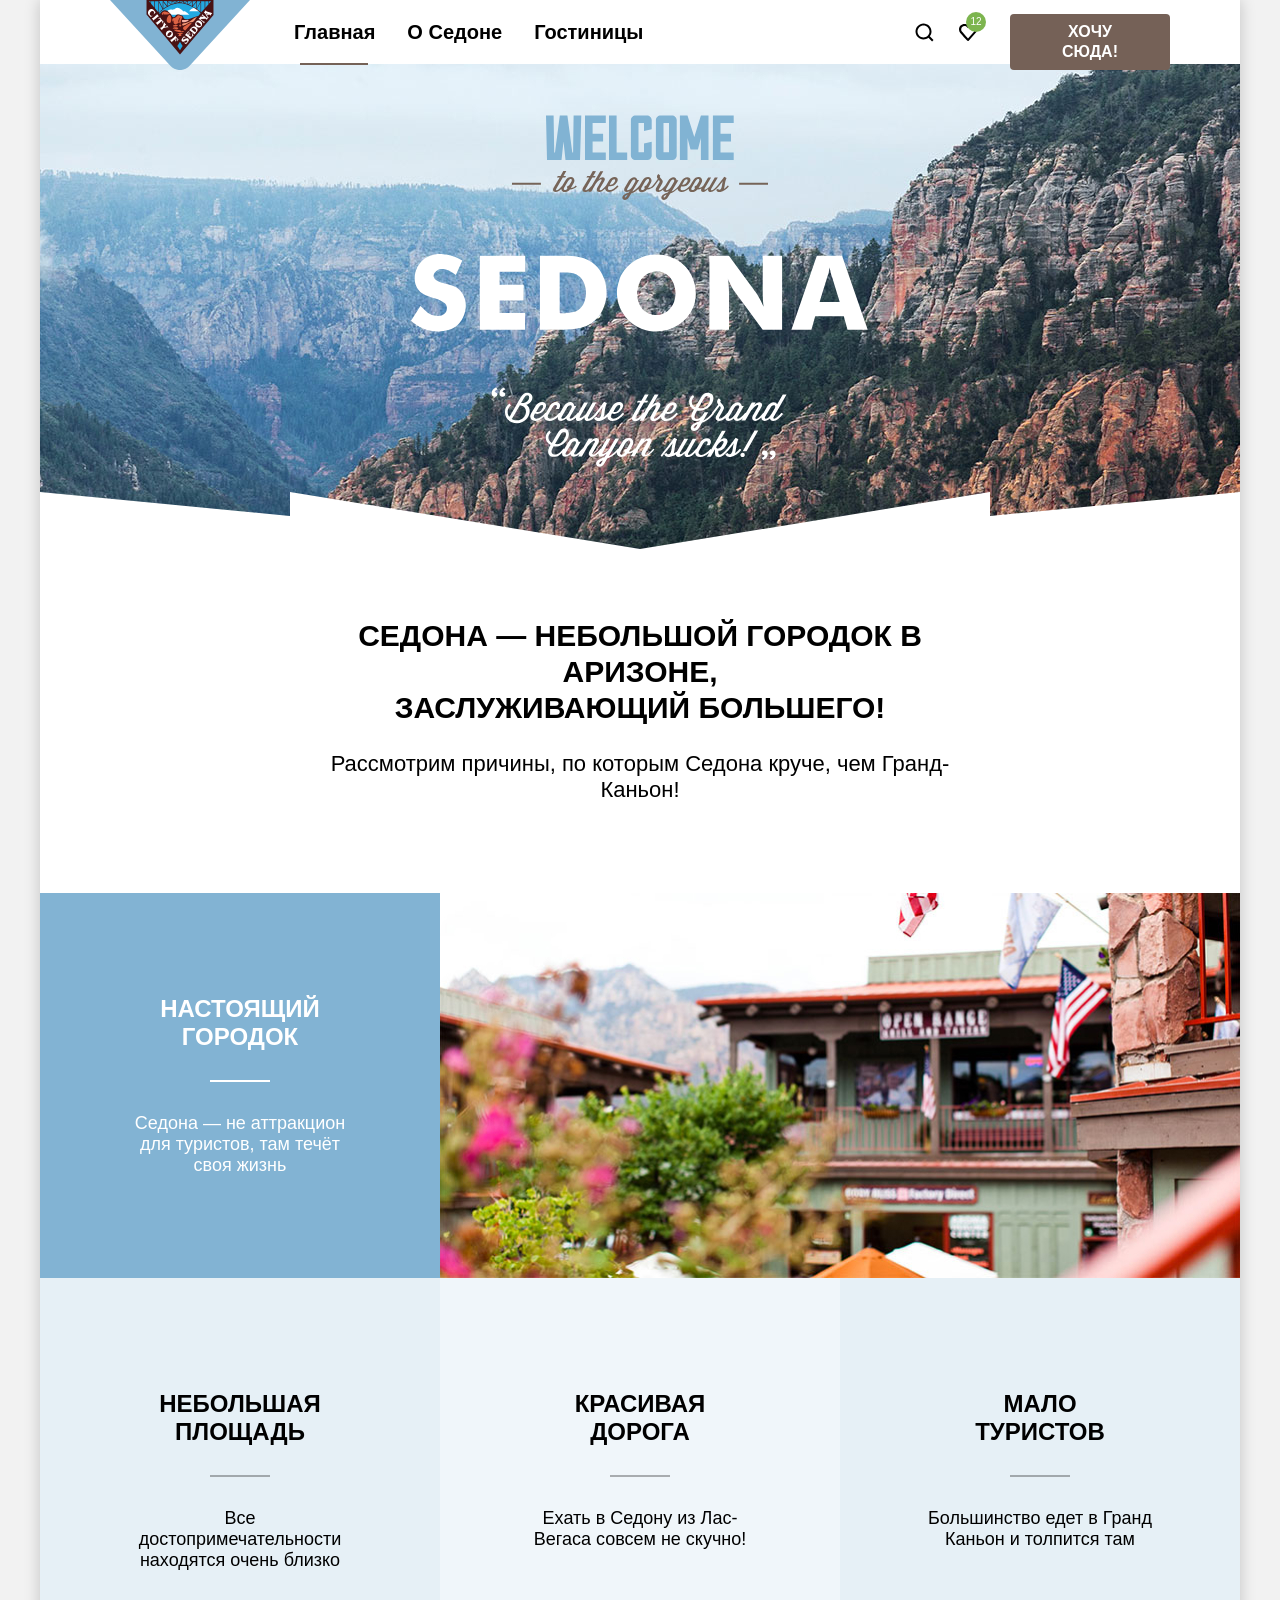
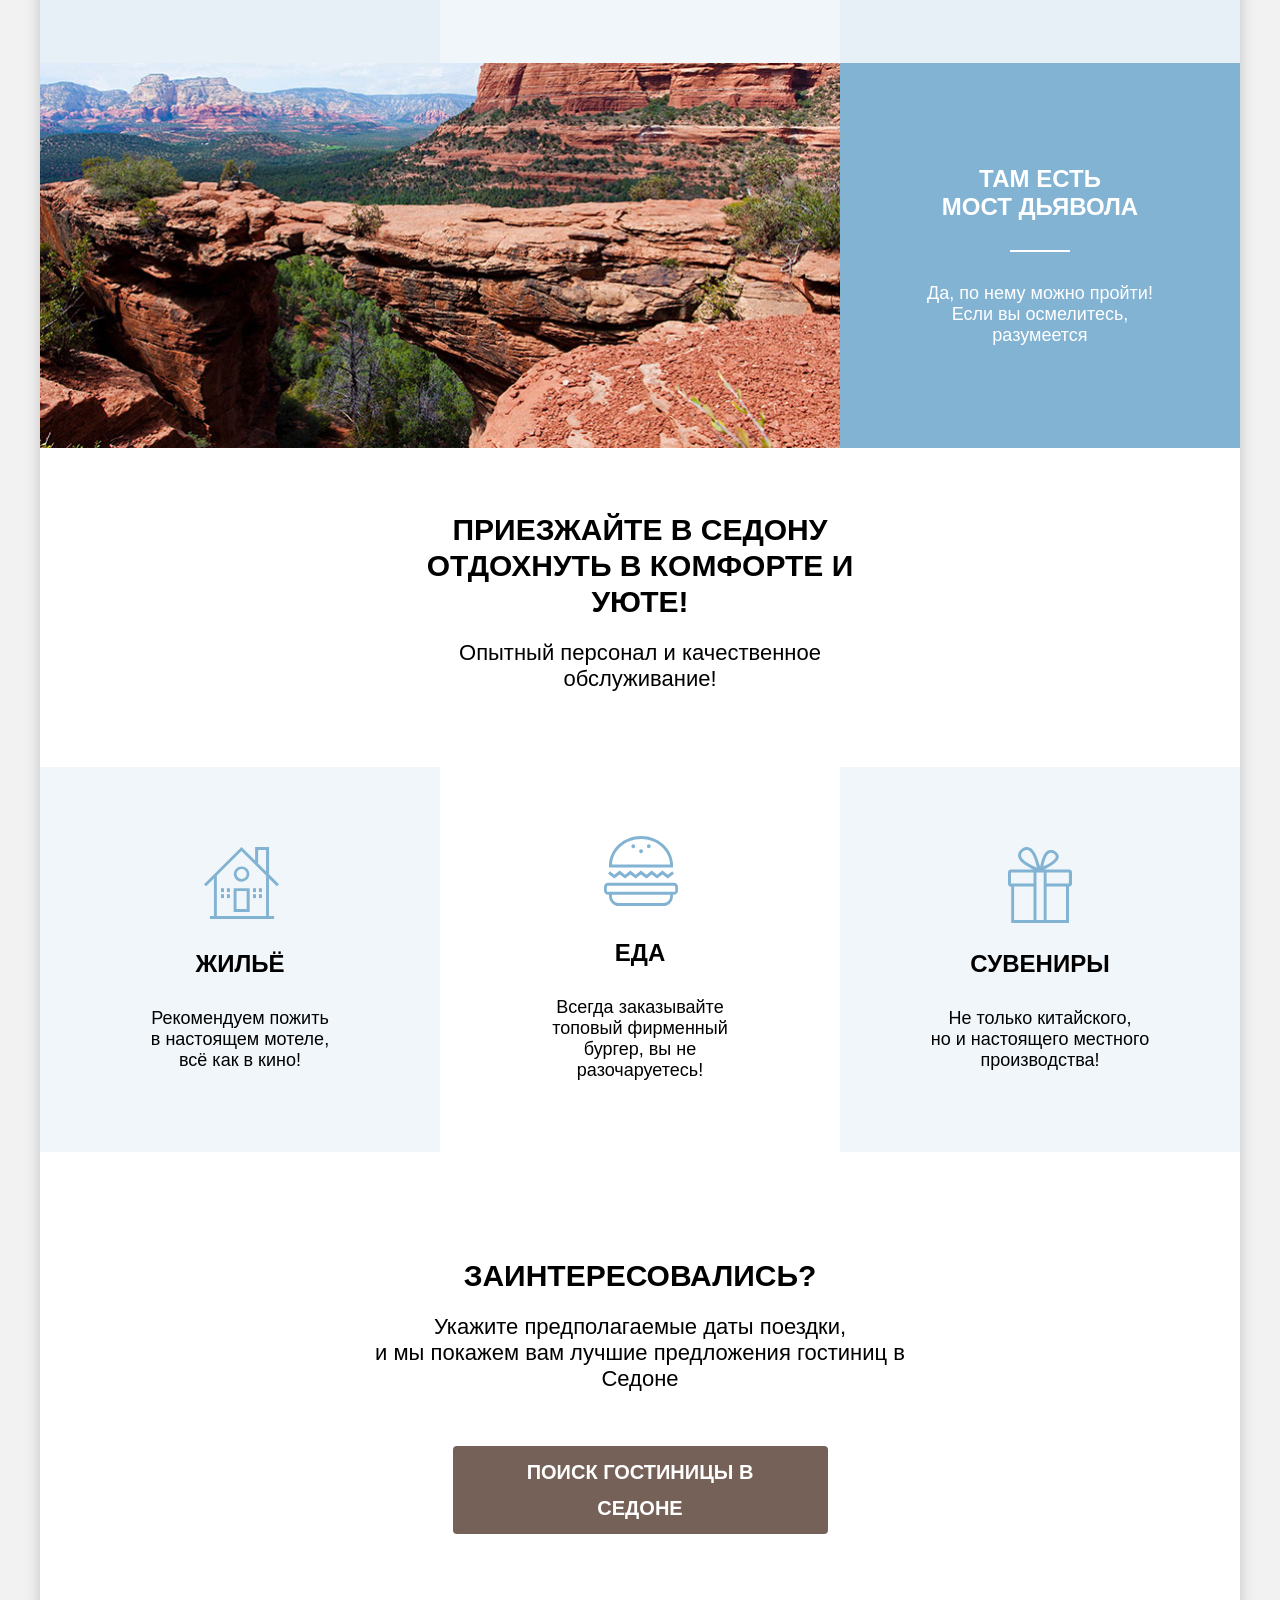
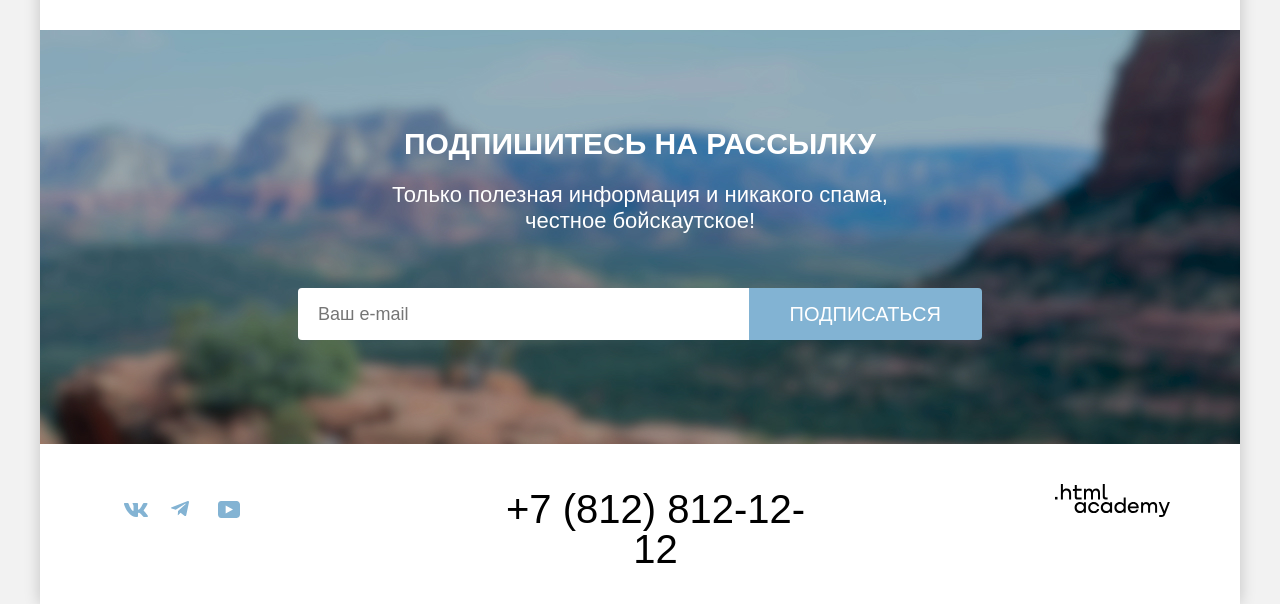
==== commit c2126168: "Merge pull request #2 from EleonoraZhuravlyova/master" ====
--- a/index.html
+++ b/index.html
@@ -5,6 +5,8 @@
     <meta charset="utf-8">
     <title>Седона</title>
     <link rel="stylesheet" href="styles/styles.css">
+    <link rel="icon" href="favicon.ico">
+    <link rel="icon" type="images/png" href="images/favicon.png">
   </head>
 
   <body>
@@ -100,7 +102,7 @@
           <ul class="adviсe-list">
             <li class="adviсe-item home">
               <h3 class="adviсe-title">Жильё</h3>
-              <p class="adviсe-text">Рекомендуем пожить <br>в настоящем мотеле, всё как в кино!</p>
+              <p class="adviсe-text">Рекомендуем пожить <br>в настоящем мотеле, <br>всё как в кино!</p>
             </li>
             <li class="adviсe-item food">
               <h3 class="adviсe-title">Еда</h3>
@@ -248,8 +250,9 @@
               </div>
             </li>
             <li class="age-item">
+              <div class="popover">
               <label class="label-title kid-label" for="kid">Дети:</label>
-              <div class="popover">
+              <div class="popover-section">
                 <button class="button-popover" type="button">
                   i
                   <span class="visually-hidden">Открыть дополнительную информацию.</span>
@@ -260,12 +263,13 @@
                     которых от 6 до 18 лет. Дети до 6 лет размещаются бесплатно.
                   </span>
                 </p>
+                </div>
+              </div>
                 <div class="button-number">
                   <button class="button-sign" type="button">-</button>
                   <input class="number-input" type="number" name="kid" id="kid" value="2">
                   <button class="button-sign" type="button">+</button>
                 </div>
-              </div>
             </li>
           </ul>
         </form>
--- a/styles/styles.css
+++ b/styles/styles.css
@@ -201,15 +201,6 @@
 
 .main {
   flex-grow: 1;
-}
-
-h2 {
-  margin: 0;
-  text-transform: uppercase;
-}
-
-p {
-  margin: 0;
 }
 
 .welcome {
@@ -242,10 +233,11 @@
   font-size: 30px;
   line-height: 36px;
   font-weight: 700;
+  text-transform: uppercase;
 }
 
 .advertising-text {
-  padding-bottom: 69px;
+  padding-bottom: 90px;
   width: 651px;
   margin: 0 auto;
   font-family: PT Sans, sans-serif;
@@ -345,6 +337,7 @@
   font-size: 30px;
   line-height: 36px;
   font-weight: 700;
+ text-transform: uppercase;
 }
 
 .invite-text {
@@ -412,6 +405,7 @@
   font-size: 18px;
   line-height: 21px;
   font-weight: 400;
+  margin: 0;
 }
 
 .hotel-search {
@@ -428,6 +422,7 @@
   font-size: 30px;
   line-height: 36px;
   font-weight: 700;
+  text-transform: uppercase;
 }
 
 .hotel-text {
@@ -484,6 +479,7 @@
   font-size: 30px;
   line-height: 36px;
   font-weight: 700;
+  text-transform: uppercase;
 }
 
 .sub-text {
@@ -506,9 +502,9 @@
 
 .input-email-index {
   border: none;
-  width: 415px;
+  width: 422px;
   border-radius: 4px 0 0 4px;
-  padding: 14px 20px 14px 20px;
+  padding: 20px;
   font-family: PT Sans, sans-serif;
   font-size: 18px;
   line-height: 24px;
@@ -520,7 +516,7 @@
   border: none;
   width: 424px;
   border-radius: 4px 0 0 4px;
-  padding: 20px 14px;
+  padding: 20px 20px;
   font-family: PT Sans, sans-serif;
   font-size: 18px;
   line-height: 24px;
@@ -540,7 +536,7 @@
   font-size: 20px;
   line-height: 36px;
   font-weight: 400;
-  width: 232px;
+  width: 240px;
 }
 
 .page-footer {
@@ -559,13 +555,17 @@
   justify-content: center;
   align-items: center;
   list-style: none;
-  padding: 5px 0;
+  padding: 4px 2px;
   margin: 0;
 }
 
 .socials-item {
   width: 47px;
   height: 40px;
+  display: flex;
+  justify-content: center;
+  align-items: center;
+  list-style: none;
 }
 
 .socials-link {
@@ -602,6 +602,10 @@
 
 .number:active {
   color: rgba(117, 97, 87, 0.3);
+}
+
+.logo-academy-link {
+  color: #000000;
 }
 
 .logo-academy-link:hover {
@@ -1039,14 +1043,14 @@
   line-height: 36px;
   font-weight: 700;
   text-transform: uppercase;
+  margin-right: 200px;
 }
 
 .sorting-control {
   box-sizing: border-box;
   padding: 12px 0 12px 16px;
   width: 292px;
-  margin-right: 70px;
-  margin-left: 200px;
+  height: 52px;
   font-family: PT Sans, sans-serif;
   font-size: 18px;
   line-height: 21px;
@@ -1076,6 +1080,7 @@
   list-style: none;
   padding: 0;
   margin: 0;
+  margin-left: 70px;
 }
 
 .view-item {
@@ -1166,6 +1171,7 @@
   text-transform: capitalize;
   color: #000000;
   padding: 16px 0;
+  margin: 0;
 }
 
 .card-text {
@@ -1428,6 +1434,7 @@
   font-weight: 700;
   text-transform: uppercase;
   padding-bottom: 64px;
+  margin: 0;
 }
 
 .data-list {
@@ -1474,13 +1481,13 @@
   font-weight: 700;
 }
 
-.data-input:hover{
-background-color: #e5e5e5;
-}
-
-.data-input:focus{
-background-color: #e5e5e5;
-border: 2px solid #83b3d3;
+.data-input:hover {
+  background-color: #e5e5e5;
+}
+
+.data-input:focus {
+  background-color: #e5e5e5;
+  border: 2px solid #83b3d3;
 }
 
 .modal-mess {
@@ -1559,16 +1566,18 @@
 
 .kid-label {
   margin-right: 10px;
-  color: #000000;
-  font-weight: 700;
-  font-size: 20px;
-  line-height: 24px;
-  padding-top: 12px;
-  width: 122px;
+  min-width: 49px;
 }
 
 .popover {
+  display: flex;
+  width: 90px;
+  margin-right: 40px;
+}
+
+.popover-section {
   position: relative;
+  padding-top: 10px;
 }
 
 .button-popover {
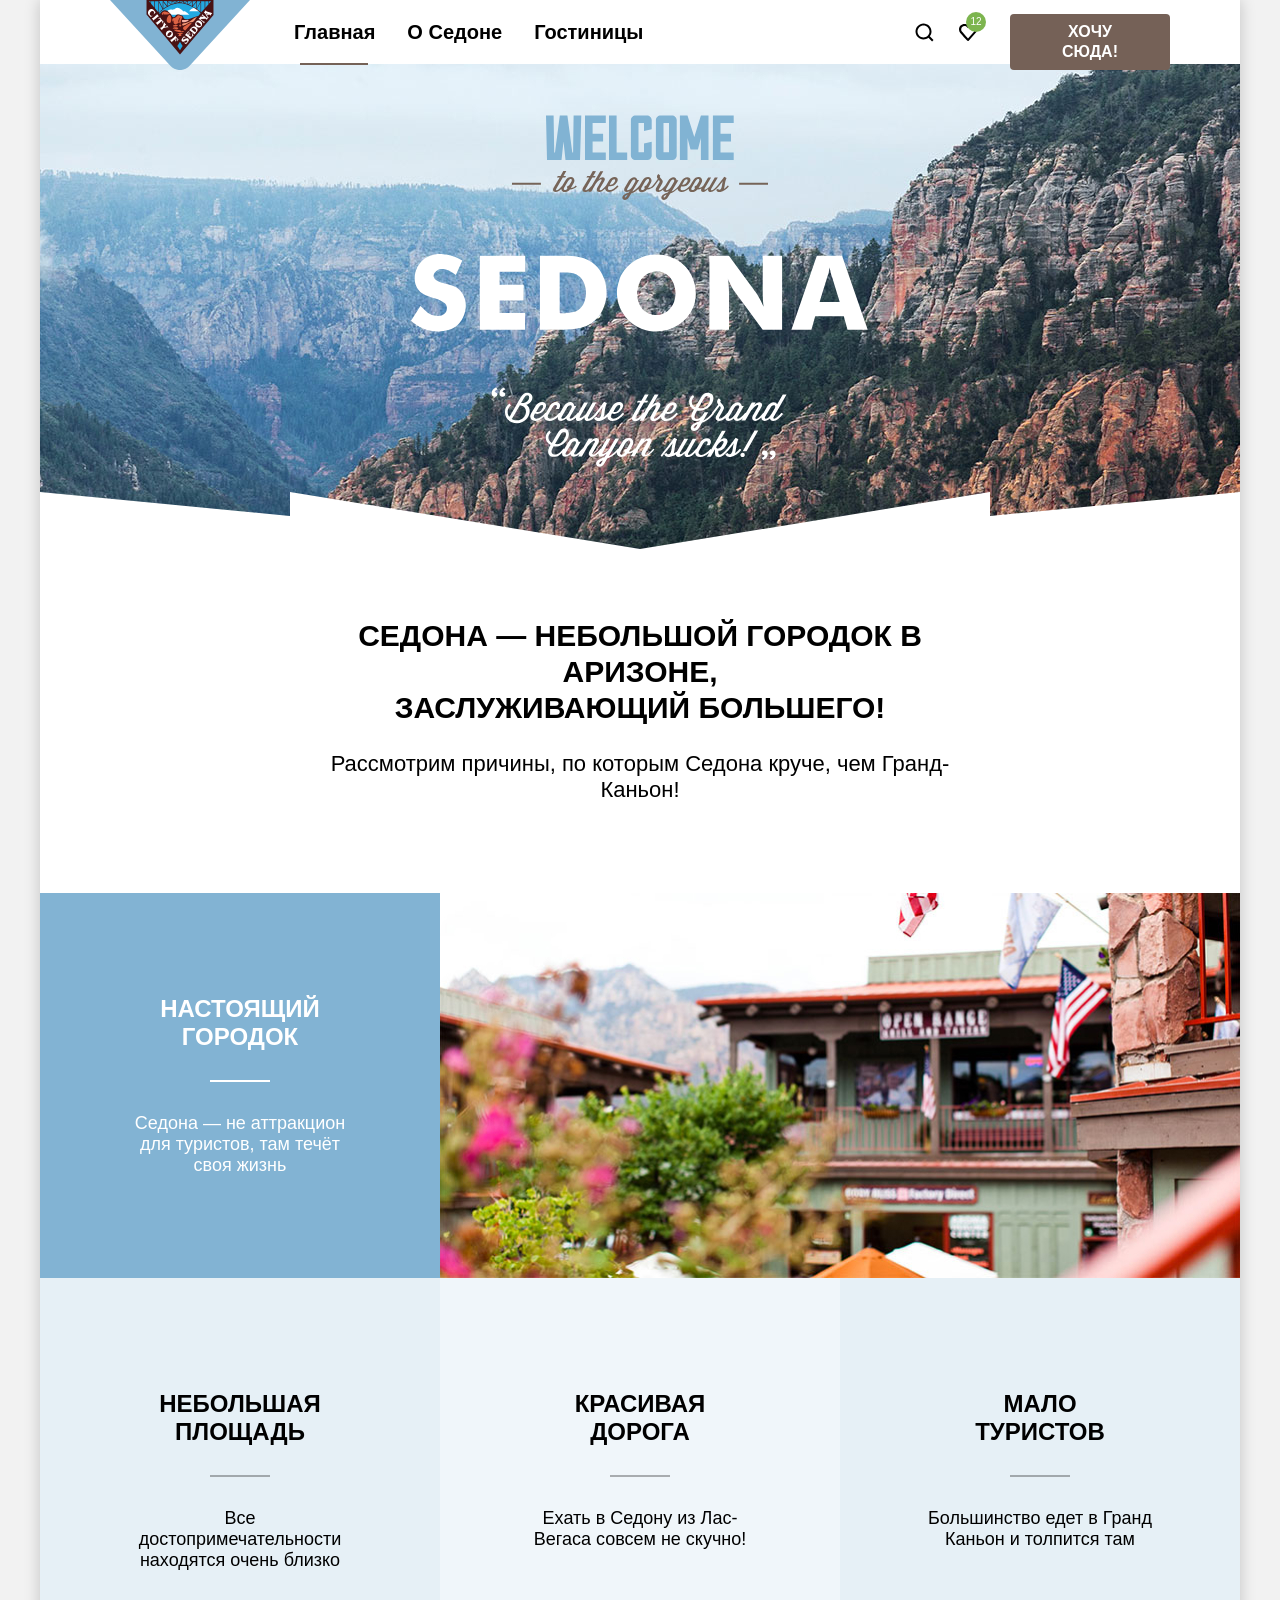
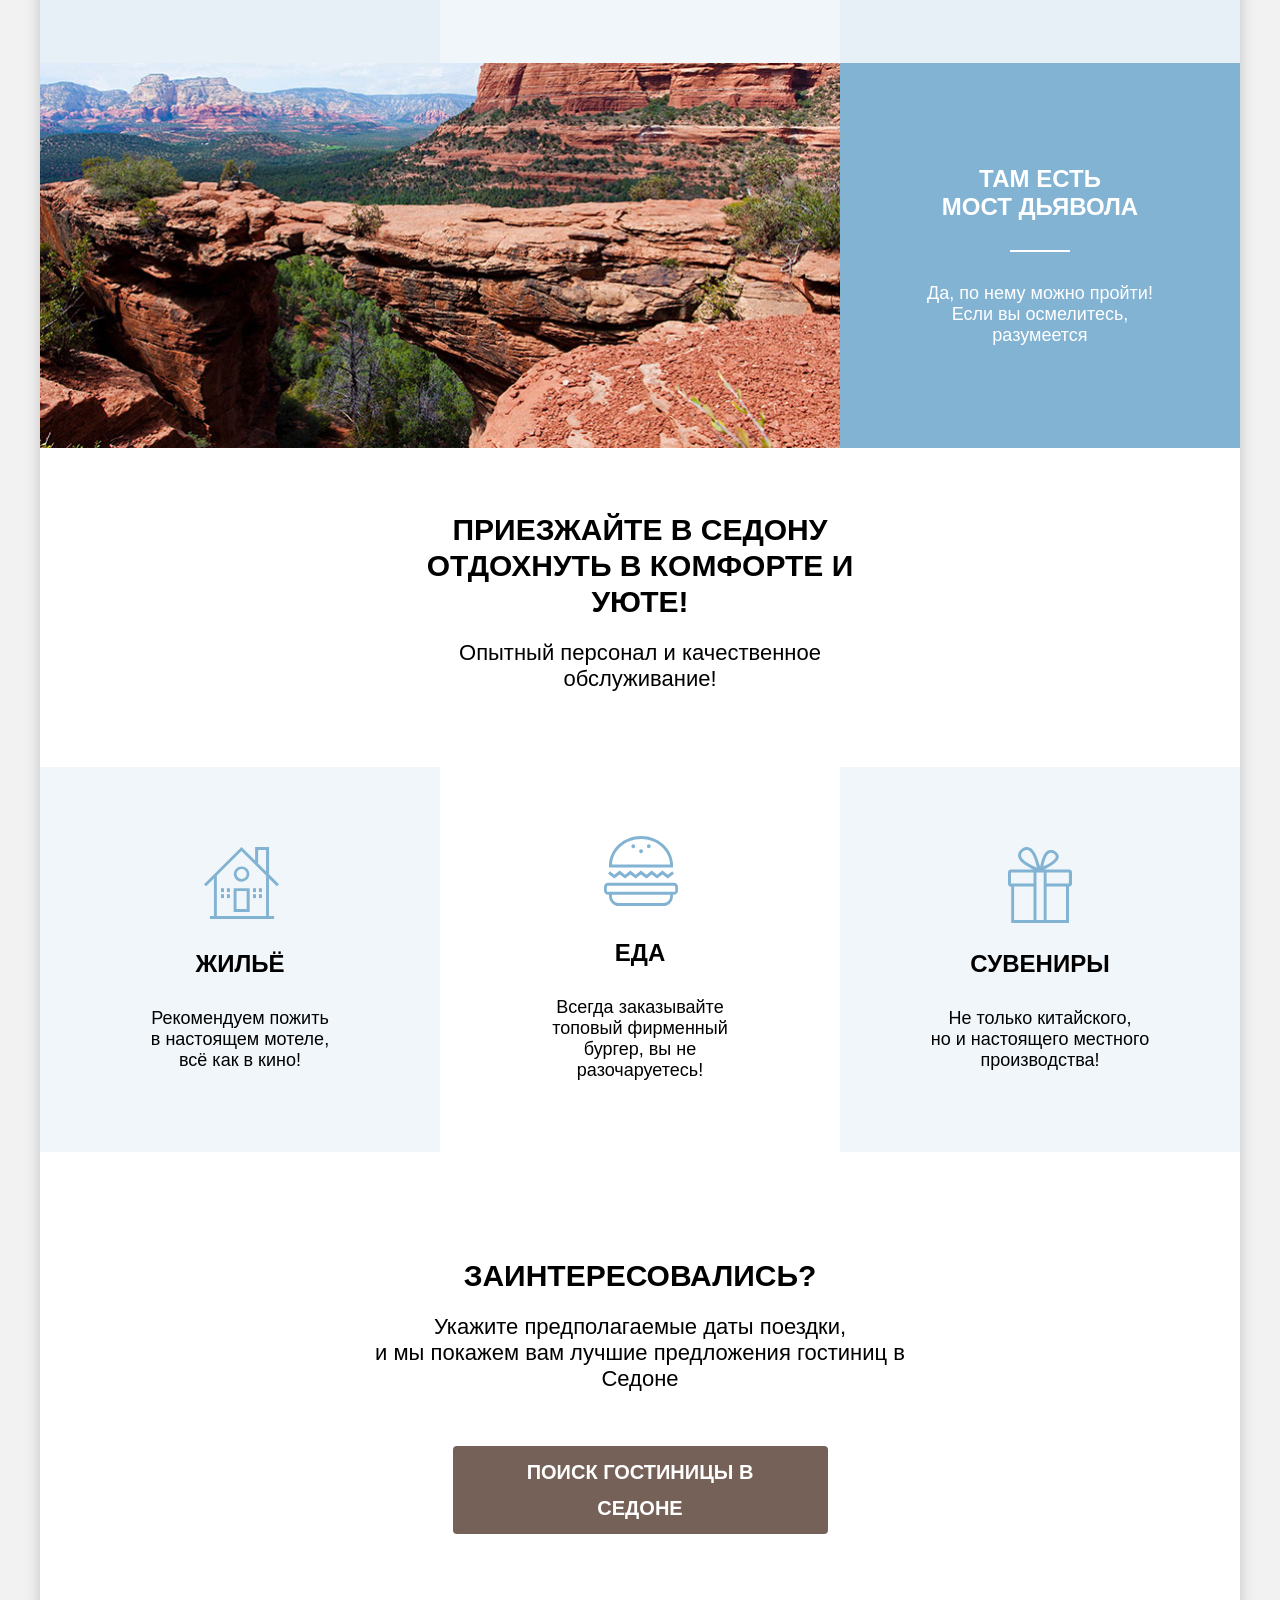
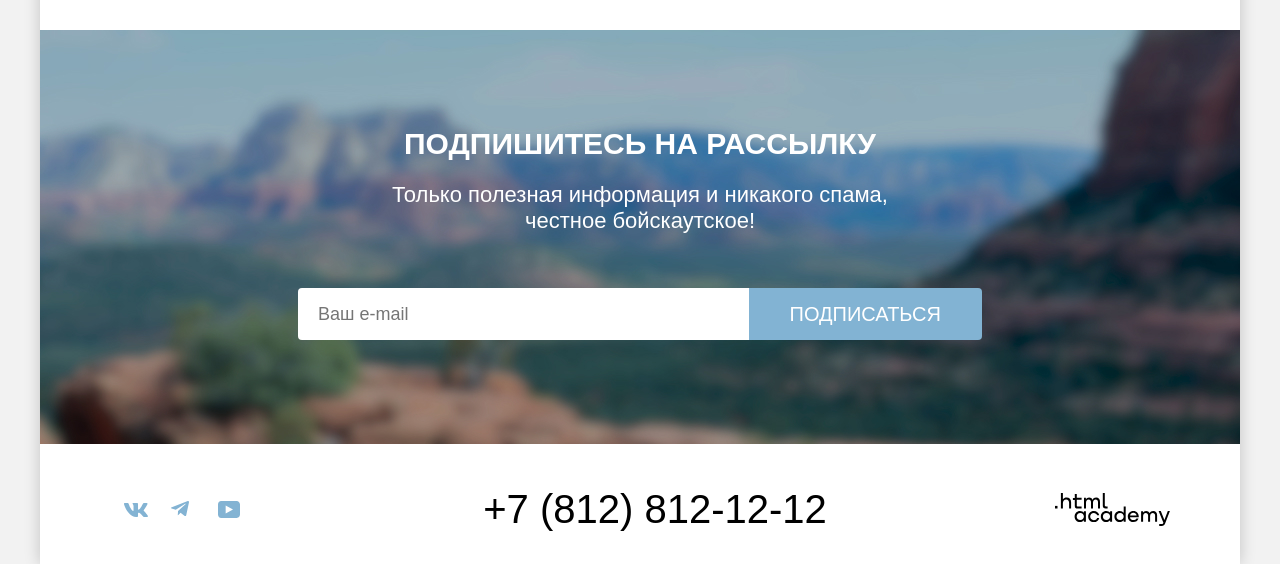
==== commit c6f06abd: "Merge pull request #3 from EleonoraZhuravlyova/master" ====
--- a/index.html
+++ b/index.html
@@ -125,7 +125,8 @@
           <h2 class="sub-title">Подпишитесь на рассылку</h2>
           <p class="sub-text">Только полезная информация и никакого спама, <br>честное бойскаутское!</p>
           <form class="sub-form" action="https://echo.htmlacademy.ru/" method="post">
-            <input class="input-email-index" type="email" name="email" placeholder="Ваш e-mail" required>
+            <label class="visually-hidden" for="email">Ваш email</label>
+            <input class="input-email-index" type="email" id="email" name="email" placeholder="Ваш e-mail" required>
             <button class="button-sub" type="submit">Подписаться</button>
           </form>
         </section>
@@ -214,10 +215,6 @@
         </section>
       </footer>
     </div>
-
-
-
-
     <section class="modal">
       <div class="modal-window">
         <h2 class="modal-title">Поиск гостиницы в Седоне</h2>
@@ -244,37 +241,53 @@
             <li class="age-item">
               <label class="label-title age-label" for="adult">Взрослые: </label>
               <div class="button-number">
-                <button class="button-sign" type="button">-</button>
+                <button class="button-sign" type="button">
+                  -
+                  <span class="visually-hidden">Уменьшить количество на 1</span>
+                </button>
+
                 <input class="number-input" type="number" name="adult" id="adult" value="2">
-                <button class="button-sign" type="button">+</button>
+                <button class="button-sign" type="button">
+                  +
+                  <span class="visually-hidden">Увеличить количство на 1</span>
+                </button>
+
               </div>
             </li>
             <li class="age-item">
               <div class="popover">
-              <label class="label-title kid-label" for="kid">Дети:</label>
-              <div class="popover-section">
-                <button class="button-popover" type="button">
-                  i
-                  <span class="visually-hidden">Открыть дополнительную информацию.</span>
-                </button>
-                <p class="popover-content">
-                  <span class="popover-text">
-                    Укажите количество детей, которые будут с вами, возраст
-                    которых от 6 до 18 лет. Дети до 6 лет размещаются бесплатно.
-                  </span>
-                </p>
+                <label class="label-title kid-label" for="kid">Дети:</label>
+                <div class="popover-section">
+                  <button class="button-popover" type="button">
+                    i
+                    <span class="visually-hidden">Открыть дополнительную информацию.</span>
+                  </button>
+                  <p class="popover-content">
+                    <span class="popover-text">
+                      Укажите количество детей, которые будут с вами, возраст
+                      которых от 6 до 18 лет. Дети до 6 лет размещаются бесплатно.
+                    </span>
+                  </p>
                 </div>
               </div>
-                <div class="button-number">
-                  <button class="button-sign" type="button">-</button>
-                  <input class="number-input" type="number" name="kid" id="kid" value="2">
-                  <button class="button-sign" type="button">+</button>
-                </div>
+              <div class="button-number">
+                <button class="button-sign" type="button">
+                  -
+                  <span class="visually-hidden">Уменьшить количество на 1</span>
+                </button>
+
+                <input class="number-input" type="number" name="kid" id="kid" value="2">
+                <button class="button-sign" type="button">
+                  +
+                  <span class="visually-hidden">Увеличить количество на 1</span>
+                </button>
+
+              </div>
             </li>
           </ul>
         </form>
         <button class="search-modal" type="submit">Найти</button>
-        <button class="close-modal">
+        <button class="close-modal" type="button">
           <span class="visually-hidden">Закрыть модальное окно</span>
         </button>
       </div>
--- a/styles/styles.css
+++ b/styles/styles.css
@@ -61,6 +61,19 @@
   left: 70px;
 }
 
+.logo-sedona-link:hover {
+  opacity: 0.6;
+}
+
+.logo-sedona-link:focus {
+  outline: none;
+  opacity: 0.6;
+}
+
+.logo-sedona-link:active {
+  opacity: 0.3;
+}
+
 .nav {
   display: flex;
   justify-content: space-between;
@@ -86,6 +99,19 @@
   line-height: 24px;
   font-weight: 700;
   text-align: center;
+}
+
+.nav-link:hover {
+  color: #756157;
+}
+
+.nav-link:focus {
+  color: #756157;
+  outline: none;
+}
+
+.nav-link:active {
+  color: rgba(117, 97, 87, 0.3);
 }
 
 .activ-page-home {
@@ -151,6 +177,19 @@
   padding: 22px 12px;
 }
 
+.search:hover {
+  opacity: 0.6;
+}
+
+.search:focus {
+  outline: none;
+  opacity: 0.6;
+}
+
+.search:active {
+  opacity: 0.3;
+}
+
 .favorites {
   background: url("../images/icons/heart.svg");
   background-repeat: no-repeat;
@@ -159,7 +198,19 @@
   width: 20px;
   height: 20px;
   padding: 22px 12px;
-
+}
+
+.favorites:hover {
+  opacity: 0.6;
+}
+
+.favorites:focus {
+  outline: none;
+  opacity: 0.6;
+}
+
+.favorites:active {
+  opacity: 0.3;
 }
 
 .number-favorites {
@@ -196,7 +247,18 @@
   font-weight: 700;
   border: none;
   border-radius: 4px;
-
+}
+
+.button-wish:hover {
+  background-color: #615048;
+}
+
+.button-wish:focus {
+  background-color: #615048;
+}
+
+.button-wish:active {
+  color: rgba(255, 255, 255, 0.3);
 }
 
 .main {
@@ -337,7 +399,7 @@
   font-size: 30px;
   line-height: 36px;
   font-weight: 700;
- text-transform: uppercase;
+  text-transform: uppercase;
 }
 
 .invite-text {
@@ -352,7 +414,8 @@
 
 .adviсe-list {
   display: flex;
-  justify-content: space-between;
+  flex-wrap: wrap;
+  justify-content: flex-start;
   align-items: center;
   list-style: none;
   width: 1200px;
@@ -383,7 +446,7 @@
 }
 
 .adviсe-item:nth-child(2n-1) {
-  background-color: #83B3D31F;
+  background-color: rgba(131, 179, 211, 0.122);
 }
 
 .adviсe-title {
@@ -392,7 +455,7 @@
   text-align: center;
   padding: 102px 0 30px 0;
   width: 230px;
-  font-family: PT Sans, sans-serif;
+  font-family: "PT Sans", sans-serif;
   font-size: 24px;
   line-height: 28px;
   font-weight: 700;
@@ -401,7 +464,7 @@
 .adviсe-text {
   text-align: center;
   width: 230px;
-  font-family: PT Sans, sans-serif;
+  font-family: "PT Sans", sans-serif;
   font-size: 18px;
   line-height: 21px;
   font-weight: 400;
@@ -418,7 +481,7 @@
   padding-bottom: 20px;
   width: 592px;
   margin: 0 auto;
-  font-family: PT Sans, sans-serif;
+  font-family: "PT Sans", sans-serif;
   font-size: 30px;
   line-height: 36px;
   font-weight: 700;
@@ -455,6 +518,22 @@
   margin: 0 auto;
 }
 
+.sub-hotel-search:hover {
+  background-color: #615048;
+}
+
+.sub-hotel-search:focus {
+  background-color: #615048;
+}
+
+.sub-hotel-search:active {
+  color: rgba(255, 255, 255, 0.3);
+}
+
+.sub-hotel-search:disabled {
+  background-color: #e5e5e5;
+}
+
 .sub-index {
   background-color: #334d57;
   background-image: url("../images/subscribe-background.jpg");
@@ -511,6 +590,15 @@
   font-weight: 400;
 }
 
+.input-email-index:hover {
+  background-color: #e5e5e5;
+}
+
+.input-email-index:focus {
+  background-color: #e5e5e5;
+  outline: 2px solid #83b3d3;
+}
+
 .input-email {
   background-color: #f2f2f2;
   border: none;
@@ -521,6 +609,15 @@
   font-size: 18px;
   line-height: 24px;
   font-weight: 400;
+}
+
+.input-email:hover {
+  background-color: #e5e5e5;
+}
+
+.input-email:focus {
+  background-color: #e5e5e5;
+  outline: 2px solid #83b3d3;
 }
 
 .button-sub {
@@ -539,6 +636,22 @@
   width: 240px;
 }
 
+.button-sub:hover {
+  background-color: #68a2ca;
+}
+
+.button-sub:focus {
+  background-color: #68a2ca;
+}
+
+.button-sub:active {
+  color: rgba(255, 255, 255, 0.3);
+}
+
+.button-sub:disabled {
+  background-color: #e5e5e5;
+}
+
 .page-footer {
   display: flex;
   width: 1060px;
@@ -591,7 +704,7 @@
   color: rgba(104, 163, 202, 0.3);
 }
 
-.number .number:hover {
+.number:hover {
   color: #756157;
 }
 
@@ -634,12 +747,13 @@
   font-size: 40px;
   line-height: 40px;
   font-weight: 400;
-  padding: 5px 195px;
-  min-width: 331px;
+  padding: 5px 186px;
+  min-width: 348px;
 }
 
 .creator {
   width: 115px;
+  padding-top: 9px;
 }
 
 .logo-academy {
@@ -651,14 +765,14 @@
   background: url("../images/filter-backgroud.jpg");
   background-color: #334d57;
   background-repeat: no-repeat;
-  font-family: PT Sans, sans-serif;
+  font-family: "PT Sans", sans-serif;
 }
 
 .inner-header {
   color: #ffffff;
-  font-family: PT Sans, sans-serif;
+  font-family: "PT Sans", sans-serif;
   width: 1060px;
-  padding: 35px 70px 40px 70px;
+  padding: 35px 70px 43px 70px;
 
 }
 
@@ -668,11 +782,12 @@
   font-size: 60px;
   line-height: 78px;
   font-weight: 700;
-  padding-bottom: 8px;
+  padding-bottom: 5px;
 }
 
 .breadcrumbs {
   display: flex;
+  align-items: center;
   flex-wrap: wrap;
   list-style: none;
   font-size: 16px;
@@ -681,13 +796,27 @@
   padding: 0;
   margin: 0;
   height: 21px;
-  gap: 24px;
-}
-
+}
 
 .breadcrumbs-item:not(:first-child) {
-  list-style-image: url("../images/icons/breadcrumbs-marker.svg");
-  padding-left: 3px;
+  position: relative;
+  padding-left: 16px;
+  margin-left: 12px;
+  padding-top: 3px;
+}
+
+.breadcrumbs-item:not(:first-child)::before {
+  content: "";
+  background: url("../images/icons/breadcrumbs-marker.svg") no-repeat 0 0;
+  width: 8px;
+  height: 16px;
+  position: absolute;
+  top: 4px;
+  left: 0;
+}
+
+.breadcrumbs-item::marker {
+  line-height: 1;
 }
 
 .breadcrumbs-home {
@@ -697,9 +826,8 @@
   background-repeat: no-repeat;
   background-position: 0 0;
   background-size: cover;
-  width: 12px;
+  width: 13px;
   height: 13px;
-  padding: 7px;
 }
 
 .breadcrumbs-link:hover {
@@ -708,6 +836,7 @@
 
 .breadcrumbs-link:focus {
   outline: none;
+  opacity: 0.6;
 }
 
 .breadcrumbs-link:active {
@@ -889,13 +1018,17 @@
   position: relative;
 }
 
+.control:focus + .control-label::before {
+  outline: 3px solid #83b3d3;
+}
+
 .range-input:hover {
   background-color: #e5e5e5;
 }
 
 .range-input:focus {
   background-color: #e5e5e5;
-  border: 2px solid #82b3d3;
+  outline: 3px solid #82b3d3;
 }
 
 .range-label {
@@ -913,6 +1046,10 @@
   -webkit-appearance: none;
   margin: 0;
 }
+
+/* range-input[type="number"] {
+  -moz-appearance: textfield;
+} */
 
 .range-box {
   padding-top: 44px;
@@ -939,6 +1076,18 @@
   border: none;
   border-radius: 5px;
   cursor: pointer;
+}
+
+.range-toggle:hover {
+  background-color: #e5e5e5;
+}
+
+.range-toggle:focus {
+  outline: 3px solid #83b3d3;
+}
+
+.range-toggle:active {
+  outline: 3px solid #83b3d3;
 }
 
 .toggle-min {
@@ -983,6 +1132,7 @@
 
 .button-look:focus {
   background-color: #68a2ca;
+  outline: none;
 }
 
 .button-look:active {
@@ -1015,7 +1165,7 @@
 }
 
 .button-reset:focus {
-  border: 3px solid #82b3d3;
+  outline: 3px solid #82b3d3;
 }
 
 .button-reset:active {
@@ -1038,7 +1188,7 @@
   justify-content: center;
   align-items: center;
   margin: 0;
-  font-family: PT Sans, sans-serif;
+  font-family: "PT Sans", sans-serif;
   font-size: 30px;
   line-height: 36px;
   font-weight: 700;
@@ -1051,12 +1201,13 @@
   padding: 12px 0 12px 16px;
   width: 292px;
   height: 52px;
-  font-family: PT Sans, sans-serif;
+  font-family: "PT Sans", sans-serif;
   font-size: 18px;
   line-height: 21px;
   font-weight: 400;
   border-radius: 6px;
-  border-color: #e5e5e5;
+  border: 2px solid #e5e5e5;
+  background-color: #ffffff;
 }
 
 .sorting-control:hover {
@@ -1065,6 +1216,7 @@
 
 .sorting-control:focus {
   border: 2px solid #68a2ca;
+  outline: none;
 }
 
 .sorting-control:disabled {
@@ -1086,50 +1238,47 @@
 .view-item {
   width: 46px;
   height: 46px;
+  border-radius: 4px;
+}
+
+.view-type {
+  display: block;
+  background-repeat: no-repeat;
+  background-position: center;
+  width: 12px;
+  height: 10px;
+  padding: 17px 16px;
   border: 2px solid #e5e5e5;
   border-radius: 4px;
 }
 
-.view-item:hover {
-  border: 2px solid #000000;
-}
-
-.view-item:focus {
-  border: 2px solid #68a2ca;
-}
-
-.view-item:active {
-  border: 2px solid #000000;
+.view-type-active {
+  border-color: #000000;
 }
 
 .view-cards {
   background-image: url("../images/icons/cards.svg");
-  display: block;
-  background-repeat: no-repeat;
-  background-position: center;
-  width: 16px;
-  height: 14px;
-  padding: 17px 16px;
 }
 
 .view-card {
   background-image: url("../images/icons/card.svg");
-  display: block;
-  background-repeat: no-repeat;
-  background-position: center;
-  width: 16px;
-  height: 14px;
-  padding: 17px 16px;
 }
 
 .view-list {
   background-image: url("../images/icons/list.svg");
-  display: block;
-  background-repeat: no-repeat;
-  background-position: center;
-  width: 16px;
-  height: 14px;
-  padding: 17px 16px;
+}
+
+.view-type:hover {
+  border-color: #000000;
+}
+
+.view-type:focus {
+  border-color: #68a2ca;
+  outline: none;
+}
+
+.view-type:active {
+  border-color: #000000;
 }
 
 .card-list {
@@ -1138,7 +1287,7 @@
   margin: 0;
   padding: 0;
   list-style: none;
-  gap: 20px;
+  gap: 15px 20px;
 }
 
 .cards-hotels {
@@ -1156,6 +1305,19 @@
 
 .card-link {
   text-decoration: none;
+}
+
+.card-link:hover {
+  opacity: 0.6;
+}
+
+.card-link:focus {
+  opacity: 0.6;
+  outline: none;
+}
+
+.card-link:active {
+  opacity: 0.3;
 }
 
 .card-img {
@@ -1345,7 +1507,7 @@
   list-style: none;
   padding: 0;
   margin: 0;
-  padding-top: 36px;
+  padding-top: 38px;
   padding-bottom: 60px;
   position: relative;
 }
@@ -1487,7 +1649,7 @@
 
 .data-input:focus {
   background-color: #e5e5e5;
-  border: 2px solid #83b3d3;
+  outline: 3px solid #83b3d3;
 }
 
 .modal-mess {
@@ -1544,7 +1706,6 @@
 .button-sign:focus {
   color: #000000;
   border: 2px solid #82b3d3;
-
 }
 
 .number-input {
@@ -1556,8 +1717,18 @@
   line-height: 24px;
   background-color: #f2f2f2;
   border: none;
-  padding: 0;
+  padding: 10px;
   box-sizing: border-box;
+}
+
+input[type="number"]::-webkit-outer-spin-button,
+input[type="number"]::-webkit-inner-spin-button {
+  -webkit-appearance: none;
+  margin: 0;
+}
+
+input[type=number] {
+  -moz-appearance: textfield;
 }
 
 .number-input::placeholder {
@@ -1629,11 +1800,11 @@
   left: 115px;
 }
 
-.popover:hover .popover-content {
-  display: block;
-}
-
-.popover:focus-within .popover-content {
+.popover:hover.popover-content {
+  display: block;
+}
+
+.popover:focus-within.popover-content {
   display: block;
 }
 
@@ -1654,6 +1825,14 @@
   border: none;
 }
 
+.search-modal:hover {
+  background-color: #68a2ca;
+}
+
+.search-modal:focus {
+  background-color: #68a2ca;
+}
+
 .search-modal:active {
   color: rgba(255, 255, 255, 0.3)
 }
@@ -1698,7 +1877,7 @@
 
 .close-modal:focus {
   background-color: #e5e5e5;
-  border: 2px solid #83b3d3;
+  outline: 3px solid #83b3d3;
   box-sizing: border-box;
 }
 
